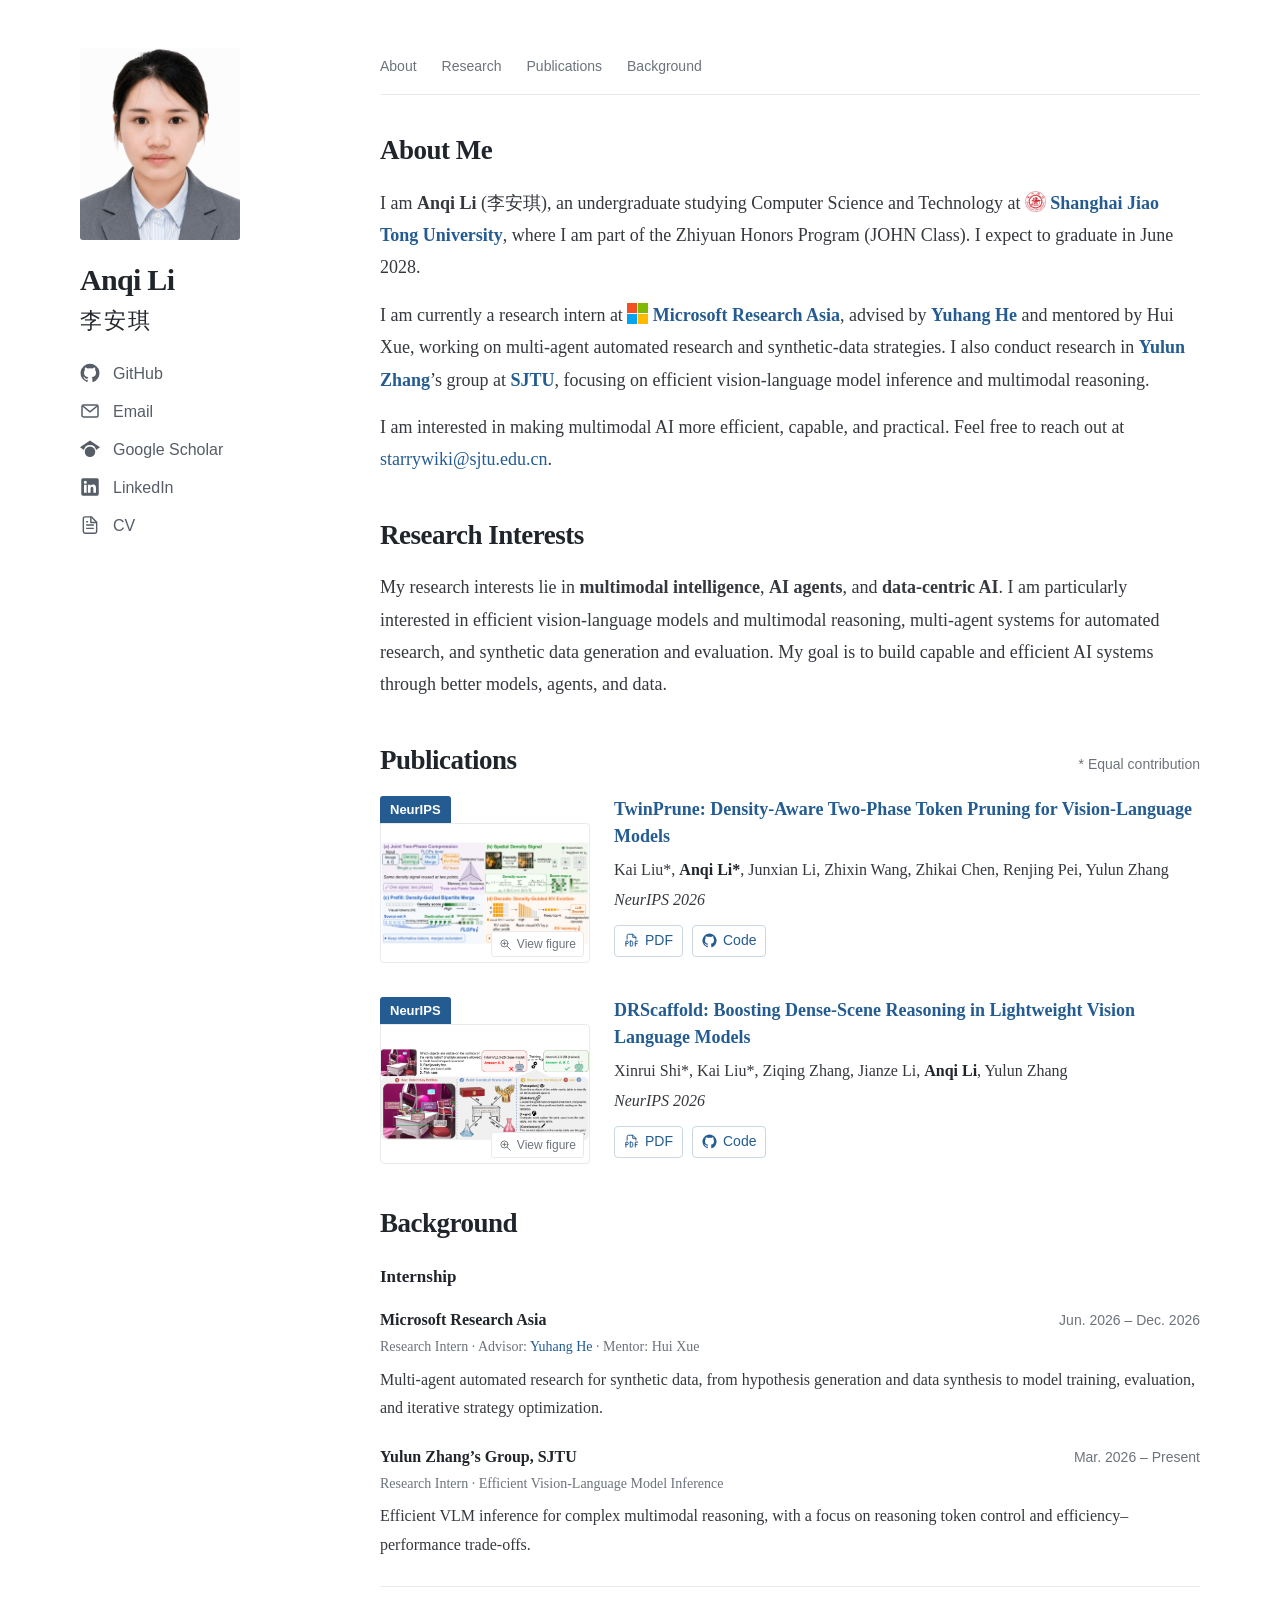
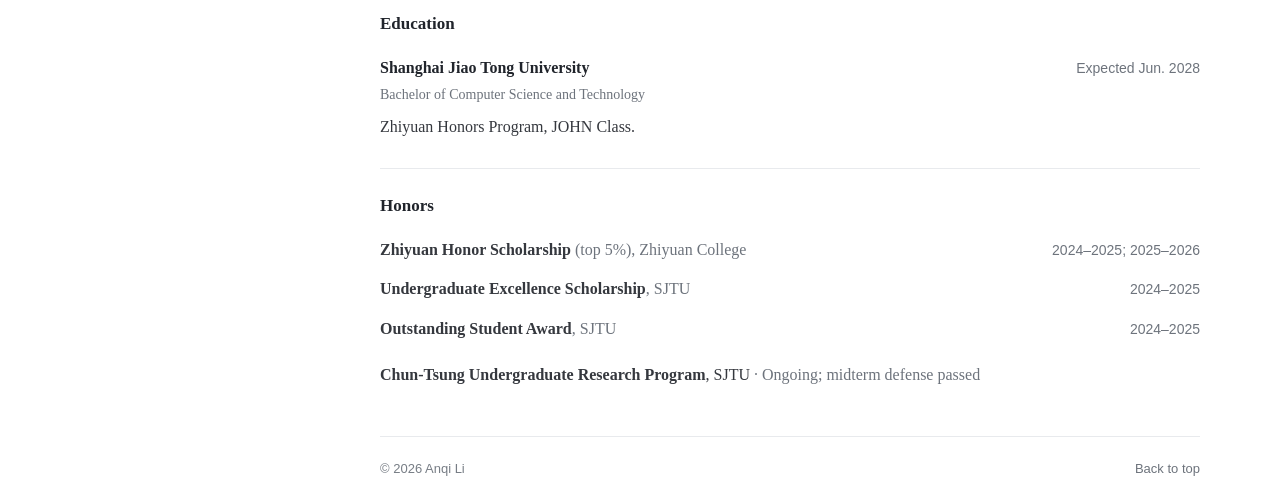
==== index.html @ 46019b5a "Refine academic profile, serif typography, and illustrated publications" ====
<!doctype html>
<html lang="en">
<head>
  <meta charset="utf-8">
  <meta name="viewport" content="width=device-width, initial-scale=1">
  <meta name="description" content="Anqi Li (李安琪), undergraduate at Shanghai Jiao Tong University. Research in efficient vision-language models, multimodal reasoning, and AI systems.">
  <meta name="theme-color" content="#ffffff">
  <meta property="og:type" content="website">
  <meta property="og:title" content="Anqi Li | Homepage">
  <meta property="og:description" content="Undergraduate at SJTU. Efficient vision-language models, multimodal reasoning, and AI systems.">
  <meta property="og:url" content="https://starrywiki.github.io/">
  <meta property="og:image" content="https://starrywiki.github.io/assets/portrait.png">
  <link rel="canonical" href="https://starrywiki.github.io/">
  <link rel="icon" href="assets/favicon.svg?v=2" type="image/svg+xml">
  <link rel="stylesheet" href="styles.css?v=2">
  <script src="scripts/figures.js" defer></script>
  <title>Anqi Li | Homepage</title>
</head>
<body>
  <a class="skip-link" href="#main">Skip to content</a>

  <!-- Local SVG icons keep the page independent of external icon services. -->
  <svg class="icon-definitions" xmlns="http://www.w3.org/2000/svg" aria-hidden="true">
    <symbol id="icon-github" viewBox="0 0 24 24">
      <path fill="currentColor" d="M12 .8a11.3 11.3 0 0 0-3.57 22.02c.57.1.77-.25.77-.55v-2.1c-3.16.68-3.83-1.34-3.83-1.34-.51-1.31-1.26-1.66-1.26-1.66-1.04-.71.08-.7.08-.7 1.15.08 1.75 1.18 1.75 1.18 1.02 1.74 2.67 1.24 3.32.94.1-.74.4-1.24.72-1.52-2.52-.29-5.17-1.26-5.17-5.6 0-1.24.44-2.26 1.17-3.05-.12-.29-.51-1.44.11-3 0 0 .96-.31 3.11 1.16a10.85 10.85 0 0 1 5.66 0c2.16-1.47 3.11-1.16 3.11-1.16.62 1.56.23 2.71.11 3 .73.79 1.17 1.81 1.17 3.05 0 4.35-2.65 5.3-5.19 5.59.41.36.77 1.04.77 2.1v3.11c0 .3.2.66.78.55A11.3 11.3 0 0 0 12 .8Z"/>
    </symbol>
    <symbol id="icon-email" viewBox="0 0 24 24">
      <g fill="none" stroke="currentColor" stroke-width="1.8" stroke-linecap="round" stroke-linejoin="round"><rect x="2.4" y="4.8" width="19.2" height="14.4" rx="1.8"/><path d="m3.4 6 8.6 7 8.6-7"/></g>
    </symbol>
    <symbol id="icon-scholar" viewBox="0 0 24 24">
      <path fill="currentColor" d="M12 1.7 0 10l4.7 3.3a7.4 7.4 0 0 1 14.6 0L24 10 12 1.7Z"/><circle fill="currentColor" cx="12" cy="15.4" r="6.3"/>
    </symbol>
    <symbol id="icon-linkedin" viewBox="0 0 24 24">
      <path fill="currentColor" d="M20.5 1.5h-17a2 2 0 0 0-2 2v17a2 2 0 0 0 2 2h17a2 2 0 0 0 2-2v-17a2 2 0 0 0-2-2ZM8 19H4.8V9.4H8V19ZM6.4 8.1a1.85 1.85 0 1 1 0-3.7 1.85 1.85 0 0 1 0 3.7ZM19.2 19H16v-4.7c0-1.1-.02-2.5-1.54-2.5-1.55 0-1.79 1.2-1.79 2.42V19H9.5V9.4h3.04v1.31h.04c.42-.8 1.46-1.64 3-1.64 3.21 0 3.62 2.11 3.62 4.85V19Z"/>
    </symbol>
    <symbol id="icon-pdf" viewBox="0 0 24 24">
      <g fill="none" stroke="currentColor" stroke-width="1.6" stroke-linecap="round" stroke-linejoin="round"><path d="M5 10V4a2 2 0 0 1 2-2h7l5 5v3M14 2v5h5M3 21v-8h2a2 2 0 0 1 0 4H3M10 13v8h1.5a2.5 2.5 0 0 0 2.5-2.5v-3a2.5 2.5 0 0 0-2.5-2.5H10ZM18 21v-8h4M18 17h3"/></g>
    </symbol>
    <symbol id="icon-zoom" viewBox="0 0 24 24">
      <g fill="none" stroke="currentColor" stroke-width="1.7" stroke-linecap="round"><circle cx="10" cy="10" r="6.5"/><path d="m15 15 6 6M7 10h6M10 7v6"/></g>
    </symbol>
    <symbol id="icon-cv" viewBox="0 0 24 24">
      <g fill="none" stroke="currentColor" stroke-width="1.7" stroke-linecap="round" stroke-linejoin="round"><path d="M13.5 2.2H6a2 2 0 0 0-2 2v15.6a2 2 0 0 0 2 2h12a2 2 0 0 0 2-2V8.7L13.5 2.2Z"/><path d="M13 2.7V9h6.3M8 12h8M8 16h8M8 8h1"/></g>
    </symbol>
  </svg>

  <div class="page-layout">
    <aside class="profile-sidebar" aria-label="Profile and contact links">
      <div class="profile-heading">
        <img class="portrait" src="assets/portrait.png" width="170" height="204" alt="Portrait of Anqi Li">
        <div class="profile-details">
          <h1>Anqi Li <span lang="zh-Hans">李安琪</span></h1>
        </div>
      </div>

      <nav class="social-links" aria-label="Social and academic profiles">
        <a href="https://github.com/starrywiki" target="_blank" rel="noopener noreferrer"><svg aria-hidden="true"><use href="#icon-github"/></svg><span>GitHub</span></a>
        <a href="mailto:starrywiki@sjtu.edu.cn"><svg aria-hidden="true"><use href="#icon-email"/></svg><span>Email</span></a>
        <a href="https://scholar.google.com/citations?user=a7ResPcAAAAJ&amp;hl=en" target="_blank" rel="noopener noreferrer"><svg aria-hidden="true"><use href="#icon-scholar"/></svg><span>Google Scholar</span></a>
        <a href="https://www.linkedin.com/in/anqi-li-826872384/" target="_blank" rel="noopener noreferrer"><svg aria-hidden="true"><use href="#icon-linkedin"/></svg><span>LinkedIn</span></a>
        <a href="assets/Anqi_Li_CV.pdf" target="_blank" rel="noopener"><svg aria-hidden="true"><use href="#icon-cv"/></svg><span>CV</span></a>
      </nav>
    </aside>

    <main id="main" tabindex="-1">
      <nav class="section-nav" aria-label="On this page">
        <a href="#about">About</a>
        <a href="#research">Research</a>
        <a href="#publications">Publications</a>
        <a href="#background">Background</a>
      </nav>

      <section id="about" aria-labelledby="about-title">
        <h2 id="about-title">About Me</h2>
        <p>I am <strong>Anqi Li</strong> (<span lang="zh-Hans">李安琪</span>), an undergraduate studying Computer Science and Technology at <img class="org-icon" src="assets/logos/sjtu.ico" width="22" height="22" alt="" aria-hidden="true"> <a class="profile-link" href="https://en.sjtu.edu.cn/" target="_blank" rel="noopener noreferrer">Shanghai Jiao Tong University</a>, where I am part of the Zhiyuan Honors Program (JOHN Class). I expect to graduate in June 2028.</p>
        <p>I am currently a research intern at <img class="org-icon" src="assets/logos/microsoft.svg" width="20" height="20" alt="" aria-hidden="true"> <a class="profile-link" href="https://www.microsoft.com/en-us/research/lab/microsoft-research-asia/" target="_blank" rel="noopener noreferrer">Microsoft Research Asia</a>, advised by <a class="profile-link" href="https://www.microsoft.com/en-us/research/people/yuhanghe/" target="_blank" rel="noopener noreferrer">Yuhang He</a> and mentored by Hui Xue, working on multi-agent automated research and synthetic-data strategies. I also conduct research in <a class="profile-link" href="https://yulunzhang.com/" target="_blank" rel="noopener noreferrer">Yulun Zhang</a>’s group at <a class="profile-link" href="https://en.sjtu.edu.cn/" target="_blank" rel="noopener noreferrer">SJTU</a>, focusing on efficient vision-language model inference and multimodal reasoning.</p>
        <p>I am interested in making multimodal AI more efficient, capable, and practical. Feel free to reach out at <a href="mailto:starrywiki@sjtu.edu.cn">starrywiki@sjtu.edu.cn</a>.</p>
      </section>

      <section id="research" aria-labelledby="research-title">
        <h2 id="research-title">Research Interests</h2>
        <p>My research interests lie in <strong>multimodal intelligence</strong>, <strong>AI agents</strong>, and <strong>data-centric AI</strong>. I am particularly interested in efficient vision-language models and multimodal reasoning, multi-agent systems for automated research, and synthetic data generation and evaluation. My goal is to build capable and efficient AI systems through better models, agents, and data.</p>
      </section>

      <section id="publications" aria-labelledby="publications-title">
        <div class="section-heading">
          <h2 id="publications-title">Publications</h2>
          <span class="contribution-note">* Equal contribution</span>
        </div>
        <ol class="publication-list">
          <li class="publication">
            <div class="publication-media">
              <span class="conference-tag">NeurIPS</span>
              <a class="figure-link" href="assets/publications/twinprune.png" data-figure="TwinPrune" target="_blank" rel="noopener" aria-label="Enlarge TwinPrune main figure">
                <img src="assets/publications/twinprune.png" width="3392" height="1701" loading="lazy" alt="TwinPrune density-guided two-phase compression framework">
                <span class="figure-hint"><svg aria-hidden="true"><use href="#icon-zoom"/></svg>View figure</span>
              </a>
            </div>
            <div class="publication-body">
              <h3><a href="https://arxiv.org/abs/2610.17530" target="_blank" rel="noopener noreferrer">TwinPrune: Density-Aware Two-Phase Token Pruning for Vision-Language Models</a></h3>
              <p class="authors">Kai Liu*, <strong>Anqi Li*</strong>, Junxian Li, Zhixin Wang, Zhikai Chen, Renjing Pei, Yulun Zhang</p>
              <p class="venue">NeurIPS 2026</p>
              <div class="paper-links" aria-label="TwinPrune resources">
                <a href="https://arxiv.org/pdf/2610.17530" target="_blank" rel="noopener noreferrer"><svg aria-hidden="true"><use href="#icon-pdf"/></svg>PDF</a>
                <a href="https://github.com/Kai-Liu001/TwinPrune" target="_blank" rel="noopener noreferrer"><svg aria-hidden="true"><use href="#icon-github"/></svg>Code</a>
              </div>
            </div>
          </li>
          <li class="publication">
            <div class="publication-media">
              <span class="conference-tag">NeurIPS</span>
              <a class="figure-link" href="assets/publications/drscaffold.png" data-figure="DRScaffold" target="_blank" rel="noopener" aria-label="Enlarge DRScaffold main figure">
                <img src="assets/publications/drscaffold.png" width="2400" height="1049" loading="lazy" alt="DRScaffold framework for grounded dense-scene multimodal reasoning">
                <span class="figure-hint"><svg aria-hidden="true"><use href="#icon-zoom"/></svg>View figure</span>
              </a>
            </div>
            <div class="publication-body">
              <h3><a href="https://arxiv.org/abs/2605.26038" target="_blank" rel="noopener noreferrer">DRScaffold: Boosting Dense-Scene Reasoning in Lightweight Vision Language Models</a></h3>
              <p class="authors">Xinrui Shi*, Kai Liu*, Ziqing Zhang, Jianze Li, <strong>Anqi Li</strong>, Yulun Zhang</p>
              <p class="venue">NeurIPS 2026</p>
              <div class="paper-links" aria-label="DRScaffold resources">
                <a href="https://arxiv.org/pdf/2605.26038" target="_blank" rel="noopener noreferrer"><svg aria-hidden="true"><use href="#icon-pdf"/></svg>PDF</a>
                <a href="https://github.com/irene-shi/DRScaffold" target="_blank" rel="noopener noreferrer"><svg aria-hidden="true"><use href="#icon-github"/></svg>Code</a>
              </div>
            </div>
          </li>
        </ol>
      </section>

      <section id="background" aria-labelledby="background-title">
        <h2 id="background-title">Background</h2>

        <div class="background-group">
          <h3 class="subsection-title">Internship</h3>
          <article class="experience">
            <div class="entry-heading"><h4>Microsoft Research Asia</h4><span class="date">Jun. 2026 – Dec. 2026</span></div>
            <p class="entry-subtitle">Research Intern · Advisor: <a href="https://www.microsoft.com/en-us/research/people/yuhanghe/" target="_blank" rel="noopener noreferrer">Yuhang He</a> · Mentor: Hui Xue</p>
            <p>Multi-agent automated research for synthetic data, from hypothesis generation and data synthesis to model training, evaluation, and iterative strategy optimization.</p>
          </article>
          <article class="experience">
            <div class="entry-heading"><h4>Yulun Zhang’s Group, SJTU</h4><span class="date">Mar. 2026 – Present</span></div>
            <p class="entry-subtitle">Research Intern · Efficient Vision-Language Model Inference</p>
            <p>Efficient VLM inference for complex multimodal reasoning, with a focus on reasoning token control and efficiency–performance trade-offs.</p>
          </article>
        </div>

        <div class="background-group">
          <h3 class="subsection-title">Education</h3>
          <article class="experience">
            <div class="entry-heading"><h4>Shanghai Jiao Tong University</h4><span class="date">Expected Jun. 2028</span></div>
            <p class="entry-subtitle">Bachelor of Computer Science and Technology</p>
            <p>Zhiyuan Honors Program, JOHN Class.</p>
          </article>
        </div>

        <div class="background-group">
          <h3 class="subsection-title">Honors</h3>
          <ul class="honors-list">
            <li><div><strong>Zhiyuan Honor Scholarship</strong> <span class="honor-detail">(top 5%), Zhiyuan College</span></div><span class="date">2024–2025; 2025–2026</span></li>
            <li><div><strong>Undergraduate Excellence Scholarship</strong><span class="honor-detail">, SJTU</span></div><span class="date">2024–2025</span></li>
            <li><div><strong>Outstanding Student Award</strong><span class="honor-detail">, SJTU</span></div><span class="date">2024–2025</span></li>
          </ul>
          <p class="research-program"><strong>Chun-Tsung Undergraduate Research Program</strong>, SJTU <span class="honor-detail">· Ongoing; midterm defense passed</span></p>
        </div>
      </section>

      <footer class="site-footer"><span>© 2026 Anqi Li</span><a href="#about">Back to top</a></footer>
    </main>
  </div>
  <dialog class="figure-dialog" aria-labelledby="figure-title">
    <div class="figure-dialog-header">
      <h2 id="figure-title">Publication figure</h2>
      <form method="dialog"><button class="close-figure" aria-label="Close figure">Close <span aria-hidden="true">×</span></button></form>
    </div>
    <img class="expanded-figure" alt="">
  </dialog>
</body>
</html>
---- styles.css ----
:root {
  /* 字体设置：正文、标题、导航/按钮；字体按从左到右的顺序选用。 */
  --font-body: Georgia, "Times New Roman", "Songti SC", "SimSun", serif;
  --font-heading: var(--font-body);
  --font-ui: -apple-system, BlinkMacSystemFont, "Segoe UI", Arial, "PingFang SC", sans-serif;
  --body-font-size: 1.125rem;
  --body-line-height: 1.8;

  color-scheme: light;
  --text: #35383e;
  --heading: #20242b;
  --muted: #6d737c;
  --link: #245c92;
  --rule: #e8eaed;
}

* { box-sizing: border-box; }
html { scroll-behavior: smooth; scroll-padding-top: 36px; }
body {
  margin: 0;
  background: #fff;
  color: var(--text);
  font-family: var(--font-body);
  font-size: var(--body-font-size);
  line-height: var(--body-line-height);
  -webkit-font-smoothing: antialiased;
}
a { color: var(--link); text-decoration: none; text-underline-offset: 3px; }
a:hover { text-decoration: underline; }
a:focus-visible, button:focus-visible { outline: 2px solid var(--link); outline-offset: 5px; border-radius: 2px; }
strong { font-weight: 600; }
p { margin: 0 0 15px; }
svg { flex: 0 0 auto; }
.icon-definitions { position: absolute; width: 0; height: 0; overflow: hidden; }
.skip-link { position: fixed; top: -60px; left: 20px; z-index: 10; padding: 8px 16px; background: white; border: 1px solid var(--link); }
.skip-link:focus { top: 12px; }

.page-layout { width: min(1120px, calc(100% - 96px)); margin: 0 auto; }
.profile-sidebar { position: fixed; top: 48px; bottom: 20px; width: 242px; overflow-y: auto; font-family: var(--font-ui); }
.portrait { display: block; width: 160px; height: 192px; object-fit: cover; object-position: center; border-radius: 3px; margin-bottom: 20px; }
.profile-details h1 { color: var(--heading); margin: 0 0 11px; font-family: var(--font-heading); font-size: 30px; font-weight: 700; line-height: 1.35; letter-spacing: -.7px; }
.profile-details h1 span { display: block; margin-top: 5px; font-size: 22px; font-weight: 500; letter-spacing: 2px; }
.social-links { display: flex; flex-direction: column; gap: 2px; margin-top: 20px; }
.social-links > a { display: flex; align-items: center; gap: 13px; width: fit-content; min-height: 36px; color: #565d67; font-size: 16px; line-height: 1.45; }
.social-links svg { width: 20px; height: 20px; }
.social-links > a:hover { color: var(--link); text-decoration: none; }
.social-links > a:hover span { text-decoration: underline; }

main { margin-left: 300px; padding: 54px 0 24px; min-width: 0; }
main:focus { outline: none; }
.section-nav { display: flex; gap: 25px; margin-bottom: 37px; padding-bottom: 15px; border-bottom: 1px solid var(--rule); font-family: var(--font-ui); }
.section-nav a { color: var(--muted); font-size: 14px; }
.section-nav a:hover { color: var(--link); }
section { margin-bottom: 41px; }
h2 { color: var(--heading); font-family: var(--font-heading); font-size: 27px; font-weight: 700; line-height: 1.35; letter-spacing: -.5px; margin: 0 0 18px; }
.profile-link { font-weight: 700; }
.org-icon { display: inline-block; width: 1.16em; height: 1.16em; object-fit: contain; vertical-align: -.16em; }
.section-heading { display: flex; align-items: baseline; justify-content: space-between; gap: 14px; margin-bottom: 18px; }
.section-heading h2 { margin: 0; }
.contribution-note { color: var(--muted); font-family: var(--font-ui); font-size: 14px; white-space: nowrap; }
.publication-list { list-style: none; padding: 0; margin: 0; }
.publication { display: grid; grid-template-columns: 210px minmax(0, 1fr); align-items: start; gap: 24px; }
.publication + .publication { margin-top: 34px; }
.publication-media { position: relative; padding-top: 27px; }
.conference-tag { position: absolute; top: 0; left: 0; padding: 2px 10px; border-radius: 3px 3px 0 0; background: var(--link); color: #fff; font-family: var(--font-ui); font-size: 13px; font-weight: 600; line-height: 1.8; }
.figure-link { display: flex; position: relative; align-items: center; justify-content: center; width: 100%; aspect-ratio: 3 / 2; background: #fff; border: 1px solid var(--rule); border-radius: 0 4px 4px 4px; overflow: hidden; }
.figure-link > img { display: block; width: 100%; height: 100%; object-fit: contain; }
.figure-hint { position: absolute; right: 5px; bottom: 5px; display: inline-flex; align-items: center; gap: 5px; padding: 3px 7px; border: 1px solid var(--rule); border-radius: 3px; background: #fff; color: var(--muted); font-family: var(--font-ui); font-size: 12px; line-height: 1.5; }
.figure-hint svg { width: 13px; height: 13px; }
.figure-link:hover, .figure-link:focus-visible { border-color: var(--link); }
.figure-link:hover .figure-hint { color: var(--link); }
.publication h3 { font-family: var(--font-heading); font-size: 18px; line-height: 1.5; font-weight: 700; margin: 0 0 7px; }
.authors { margin-bottom: 3px; font-size: 16px; line-height: 1.6; }
.authors strong { color: var(--heading); }
.venue { font-size: 16px; font-style: italic; margin: 0 0 10px; }
.paper-links { display: flex; align-items: center; gap: 9px; flex-wrap: wrap; font-family: var(--font-ui); font-size: 14px; }
.paper-links a { display: inline-flex; align-items: center; gap: 6px; min-height: 32px; padding: 3px 9px; border: 1px solid #cbd7e2; border-radius: 4px; line-height: 1.5; }
.paper-links a:hover { background: #f2f6fa; text-decoration: none; border-color: var(--link); }
.paper-links svg { width: 15px; height: 15px; }
.subsection-title { font-size: 17px; color: var(--heading); font-weight: 650; line-height: 1.5; margin: 0 0 18px; }
.background-group { margin-top: 26px; }
.background-group:first-of-type { margin-top: 22px; }
.background-group + .background-group { padding-top: 24px; border-top: 1px solid var(--rule); }
.experience + .experience { margin-top: 21px; }
.entry-heading { display: flex; justify-content: space-between; align-items: baseline; gap: 14px; }
.entry-heading h4 { font-size: 16px; font-weight: 600; color: var(--heading); line-height: 1.6; margin: 0; }
.date { color: var(--muted); font-family: var(--font-ui); font-size: 14px; white-space: nowrap; }
.entry-subtitle { color: var(--muted); font-size: 14px; margin: 1px 0 6px; }
.experience > p:last-child { font-size: 16px; margin-bottom: 0; }
.honors-list { padding: 0; margin: 0; list-style: none; }
.honors-list li { display: flex; justify-content: space-between; align-items: baseline; gap: 20px; margin-bottom: 12px; font-size: 16px; line-height: 1.7; }
.honor-detail { color: var(--muted); }
.research-program { font-size: 16px; line-height: 1.7; margin: 19px 0 0; }
.site-footer { display: flex; justify-content: space-between; gap: 20px; border-top: 1px solid var(--rule); padding-top: 20px; margin-top: 48px; color: #777d85; font-family: var(--font-ui); font-size: 13px; }
.site-footer a { color: var(--muted); }
.figure-dialog { width: min(1200px, calc(100vw - 40px)); max-height: calc(100dvh - 48px); padding: 20px; border: 1px solid var(--rule); border-radius: 8px; color: var(--text); background: #fff; }
.figure-dialog::backdrop { background: rgb(20 25 31 / 60%); }
.figure-dialog-header { display: flex; align-items: center; justify-content: space-between; gap: 16px; margin-bottom: 18px; }
.figure-dialog-header h2 { font-size: 20px; margin: 0; }
.close-figure { display: flex; align-items: center; gap: 9px; min-height: 40px; padding: 5px 12px; border: 1px solid var(--rule); border-radius: 4px; background: #fff; color: var(--text); font-family: var(--font-ui); font-size: 14px; cursor: pointer; }
.close-figure:hover { border-color: var(--link); color: var(--link); }
.close-figure span { font-size: 23px; line-height: 1; }
.expanded-figure { display: block; width: 100%; height: auto; }
html:has(.figure-dialog[open]) { overflow: hidden; }

@media (min-width: 1500px) {
  .page-layout { width: 1160px; }
  main { margin-left: 320px; }
}

@media (max-width: 1050px) {
  .page-layout { width: calc(100% - 64px); }
  .profile-sidebar { width: 210px; }
  main { margin-left: 250px; }
  .publication { grid-template-columns: 170px minmax(0, 1fr); gap: 20px; }
  .entry-heading { display: block; }
  .entry-heading .date { display: block; margin: 1px 0 3px; }
  .honors-list li { display: block; }
  .honors-list .date { display: block; margin-top: 1px; }
}

@media (max-width: 760px) {
  .page-layout { width: min(620px, calc(100% - 40px)); }
  .profile-sidebar { position: static; width: auto; overflow: visible; padding-top: 34px; }
  .profile-heading { display: flex; align-items: center; gap: 24px; }
  .portrait { width: 112px; height: 140px; margin-bottom: 0; }
  .profile-details h1 { font-size: 26px; margin-bottom: 9px; }
  .profile-details h1 span { font-size: 20px; }
  .social-links { display: grid; grid-template-columns: repeat(3, minmax(0, 1fr)); gap: 4px 10px; margin-top: 23px; padding-bottom: 25px; }
  .social-links > a { font-size: 14px; min-height: 38px; gap: 9px; }
  .social-links svg { width: 18px; height: 18px; }
  main { margin-left: 0; padding-top: 0; }
  .section-nav { margin-bottom: 29px; padding-top: 15px; border-top: 1px solid var(--rule); gap: 23px; }
  h2 { font-size: 23px; }
  section { margin-bottom: 34px; }
  .entry-heading { display: flex; }
  .honors-list li { display: flex; }
  .site-footer { margin-top: 35px; }
  .publication { grid-template-columns: 185px minmax(0, 1fr); gap: 20px; }
}

@media (max-width: 480px) {
  .profile-heading { gap: 19px; }
  .portrait { width: 96px; height: 122px; }
  .profile-details h1 { font-size: 24px; }
  .profile-details h1 span { font-size: 19px; margin-top: 3px; }
  .social-links { grid-template-columns: repeat(2, minmax(0, 1fr)); gap: 3px 16px; }
  .section-nav { gap: 0; justify-content: space-between; }
  .section-nav a { font-size: 14px; }
  .section-heading { display: block; }
  .section-heading h2 { margin-bottom: 5px; }
  .contribution-note { font-size: 13px; }
  .entry-heading, .honors-list li { display: block; }
  .date { display: block; }
  .publication h3 { font-size: 18px; }
  .figure-dialog { width: calc(100vw - 20px); padding: 14px; }
}

@media (max-width: 600px), (min-width: 761px) and (max-width: 900px) {
  .publication { grid-template-columns: minmax(0, 1fr); gap: 17px; }
  .publication-media { max-width: 300px; width: 100%; }
}

@media (prefers-reduced-motion: reduce) { html { scroll-behavior: auto; } }

@media print {
  .page-layout { width: 100%; }
  .profile-sidebar { position: static; width: 100%; }
  .profile-heading { display: flex; align-items: center; gap: 24px; }
  .portrait { width: 85px; height: 102px; }
  .social-links { display: none; }
  main { margin-left: 0; padding-top: 28px; }
  .section-nav, .site-footer { display: none; }
  section, .publication, .experience { break-inside: avoid; }
}
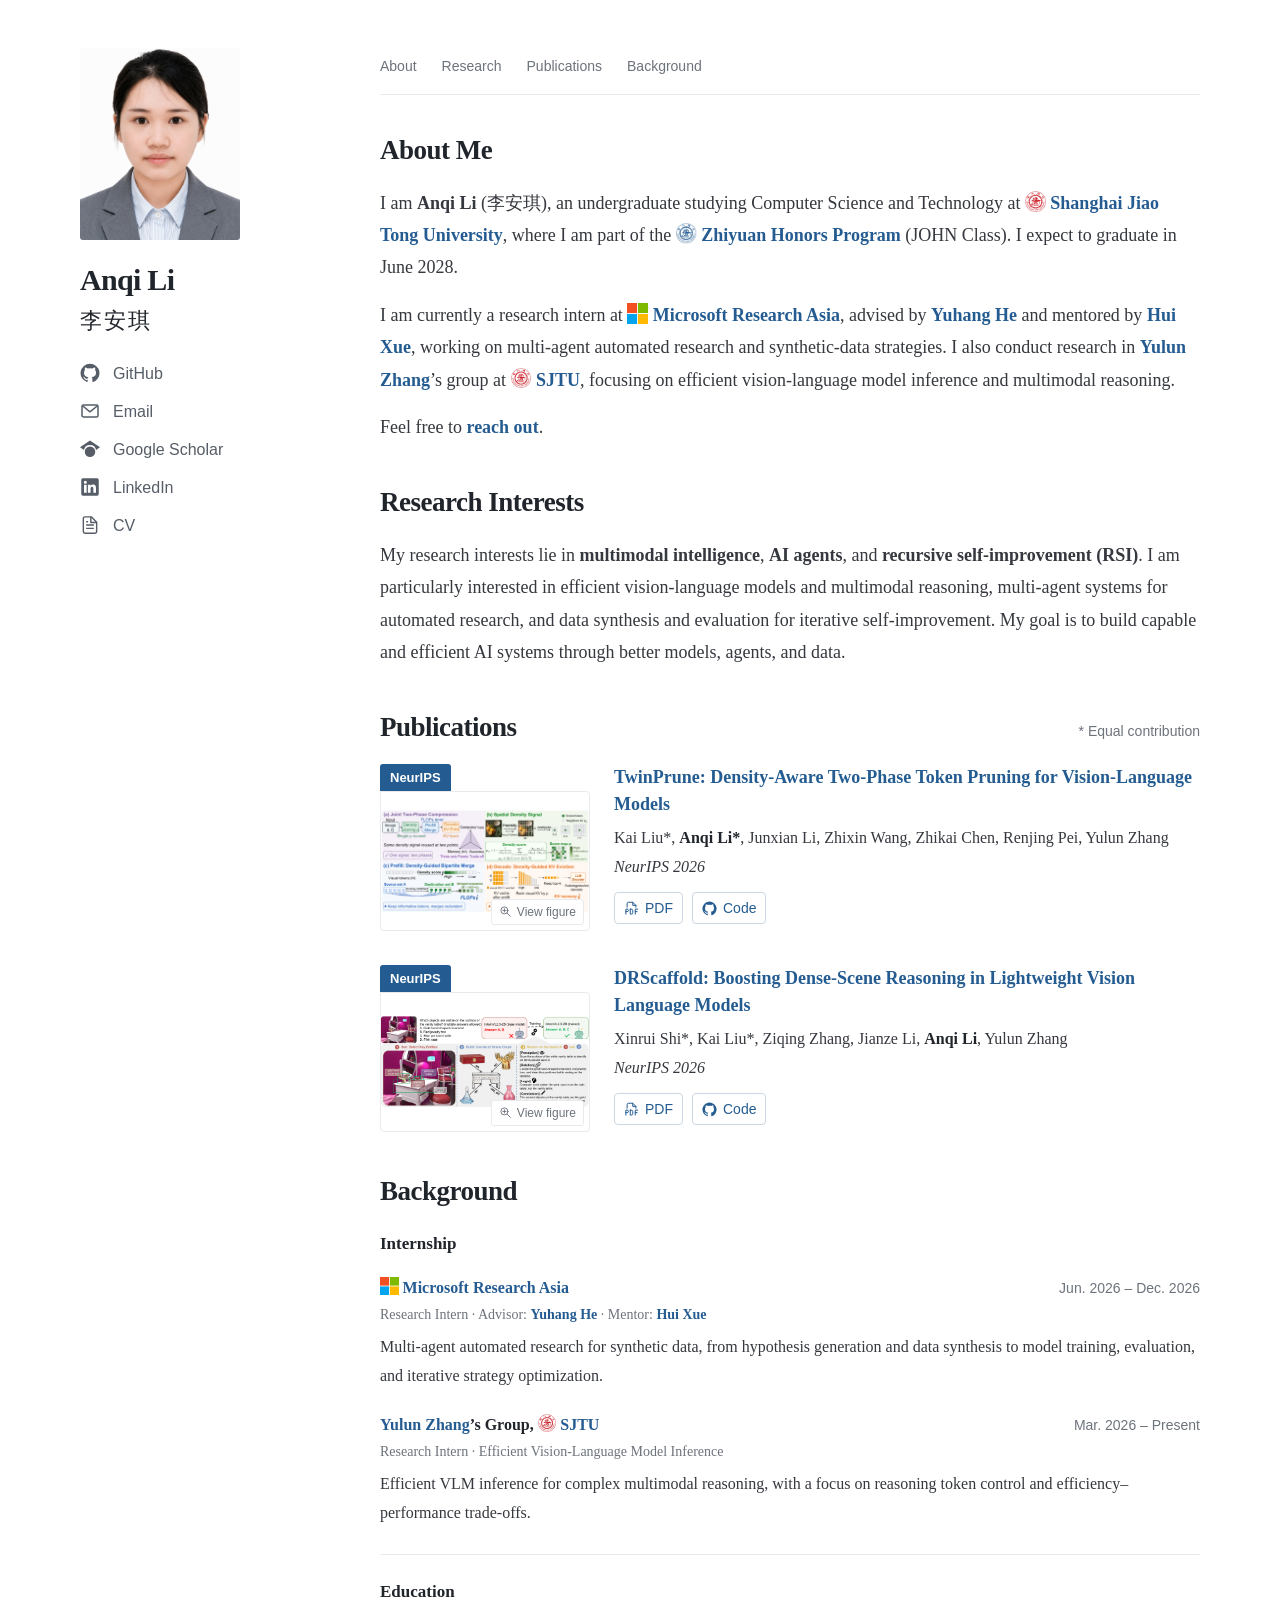
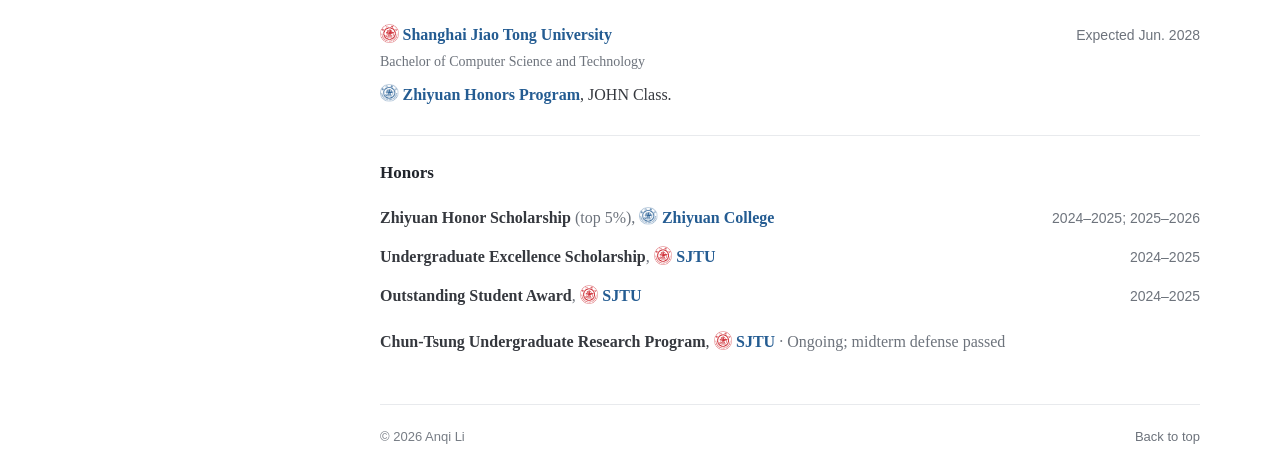
==== commit 4b60f5be: "Link advisors and institutions and refine research interests" ====
--- a/index.html
+++ b/index.html
@@ -12,7 +12,7 @@
   <meta property="og:image" content="https://starrywiki.github.io/assets/portrait.png">
   <link rel="canonical" href="https://starrywiki.github.io/">
   <link rel="icon" href="assets/favicon.svg?v=2" type="image/svg+xml">
-  <link rel="stylesheet" href="styles.css?v=2">
+  <link rel="stylesheet" href="styles.css?v=3">
   <script src="scripts/figures.js" defer></script>
   <title>Anqi Li | Homepage</title>
 </head>
@@ -60,6 +60,11 @@
         <a href="https://www.linkedin.com/in/anqi-li-826872384/" target="_blank" rel="noopener noreferrer"><svg aria-hidden="true"><use href="#icon-linkedin"/></svg><span>LinkedIn</span></a>
         <a href="assets/Anqi_Li_CV.pdf" target="_blank" rel="noopener"><svg aria-hidden="true"><use href="#icon-cv"/></svg><span>CV</span></a>
       </nav>
+      <!-- Enable after inserting the site's verified visitor-map embed code. -->
+      <section class="visitor-map" aria-labelledby="visitor-map-title" hidden>
+        <h2 id="visitor-map-title">Visitors</h2>
+        <div class="visitor-map-widget" id="visitor-map-widget"></div>
+      </section>
     </aside>
 
     <main id="main" tabindex="-1">
@@ -72,14 +77,14 @@
 
       <section id="about" aria-labelledby="about-title">
         <h2 id="about-title">About Me</h2>
-        <p>I am <strong>Anqi Li</strong> (<span lang="zh-Hans">李安琪</span>), an undergraduate studying Computer Science and Technology at <img class="org-icon" src="assets/logos/sjtu.ico" width="22" height="22" alt="" aria-hidden="true"> <a class="profile-link" href="https://en.sjtu.edu.cn/" target="_blank" rel="noopener noreferrer">Shanghai Jiao Tong University</a>, where I am part of the Zhiyuan Honors Program (JOHN Class). I expect to graduate in June 2028.</p>
-        <p>I am currently a research intern at <img class="org-icon" src="assets/logos/microsoft.svg" width="20" height="20" alt="" aria-hidden="true"> <a class="profile-link" href="https://www.microsoft.com/en-us/research/lab/microsoft-research-asia/" target="_blank" rel="noopener noreferrer">Microsoft Research Asia</a>, advised by <a class="profile-link" href="https://www.microsoft.com/en-us/research/people/yuhanghe/" target="_blank" rel="noopener noreferrer">Yuhang He</a> and mentored by Hui Xue, working on multi-agent automated research and synthetic-data strategies. I also conduct research in <a class="profile-link" href="https://yulunzhang.com/" target="_blank" rel="noopener noreferrer">Yulun Zhang</a>’s group at <a class="profile-link" href="https://en.sjtu.edu.cn/" target="_blank" rel="noopener noreferrer">SJTU</a>, focusing on efficient vision-language model inference and multimodal reasoning.</p>
-        <p>I am interested in making multimodal AI more efficient, capable, and practical. Feel free to reach out at <a href="mailto:starrywiki@sjtu.edu.cn">starrywiki@sjtu.edu.cn</a>.</p>
+        <p>I am <strong>Anqi Li</strong> (<span lang="zh-Hans">李安琪</span>), an undergraduate studying Computer Science and Technology at <a class="profile-link" href="https://en.sjtu.edu.cn/" target="_blank" rel="noopener noreferrer"><img class="org-icon" src="assets/logos/sjtu.ico" width="22" height="22" alt="" aria-hidden="true"> Shanghai Jiao Tong University</a>, where I am part of the <a class="profile-link" href="https://en.zhiyuan.sjtu.edu.cn/en/about/overview" target="_blank" rel="noopener noreferrer"><span class="org-icon org-icon--zhiyuan" aria-hidden="true"></span> Zhiyuan Honors Program</a> (JOHN Class). I expect to graduate in June 2028.</p>
+        <p>I am currently a research intern at <a class="profile-link" href="https://www.microsoft.com/en-us/research/lab/microsoft-research-asia/" target="_blank" rel="noopener noreferrer"><img class="org-icon" src="assets/logos/microsoft.svg" width="20" height="20" alt="" aria-hidden="true"> Microsoft Research Asia</a>, advised by <a class="profile-link" href="https://www.microsoft.com/en-us/research/people/yuhanghe/" target="_blank" rel="noopener noreferrer">Yuhang He</a> and mentored by <a class="profile-link" href="https://www.microsoft.com/en-us/research/people/xuehui/" target="_blank" rel="noopener noreferrer">Hui Xue</a>, working on multi-agent automated research and synthetic-data strategies. I also conduct research in <a class="profile-link" href="https://yulunzhang.com/" target="_blank" rel="noopener noreferrer">Yulun Zhang</a>’s group at <a class="profile-link" href="https://en.sjtu.edu.cn/" target="_blank" rel="noopener noreferrer"><img class="org-icon" src="assets/logos/sjtu.ico" width="22" height="22" alt="" aria-hidden="true"> SJTU</a>, focusing on efficient vision-language model inference and multimodal reasoning.</p>
+        <p>Feel free to <a class="profile-link" href="mailto:starrywiki@sjtu.edu.cn">reach out</a>.</p>
       </section>
 
       <section id="research" aria-labelledby="research-title">
         <h2 id="research-title">Research Interests</h2>
-        <p>My research interests lie in <strong>multimodal intelligence</strong>, <strong>AI agents</strong>, and <strong>data-centric AI</strong>. I am particularly interested in efficient vision-language models and multimodal reasoning, multi-agent systems for automated research, and synthetic data generation and evaluation. My goal is to build capable and efficient AI systems through better models, agents, and data.</p>
+        <p>My research interests lie in <strong>multimodal intelligence</strong>, <strong>AI agents</strong>, and <strong>recursive self-improvement (RSI)</strong>. I am particularly interested in efficient vision-language models and multimodal reasoning, multi-agent systems for automated research, and data synthesis and evaluation for iterative self-improvement. My goal is to build capable and efficient AI systems through better models, agents, and data.</p>
       </section>
 
       <section id="publications" aria-labelledby="publications-title">
@@ -133,12 +138,12 @@
         <div class="background-group">
           <h3 class="subsection-title">Internship</h3>
           <article class="experience">
-            <div class="entry-heading"><h4>Microsoft Research Asia</h4><span class="date">Jun. 2026 – Dec. 2026</span></div>
-            <p class="entry-subtitle">Research Intern · Advisor: <a href="https://www.microsoft.com/en-us/research/people/yuhanghe/" target="_blank" rel="noopener noreferrer">Yuhang He</a> · Mentor: Hui Xue</p>
+            <div class="entry-heading"><h4><a class="profile-link" href="https://www.microsoft.com/en-us/research/lab/microsoft-research-asia/" target="_blank" rel="noopener noreferrer"><img class="org-icon" src="assets/logos/microsoft.svg" width="20" height="20" alt="" aria-hidden="true"> Microsoft Research Asia</a></h4><span class="date">Jun. 2026 – Dec. 2026</span></div>
+            <p class="entry-subtitle">Research Intern · Advisor: <a class="profile-link" href="https://www.microsoft.com/en-us/research/people/yuhanghe/" target="_blank" rel="noopener noreferrer">Yuhang He</a> · Mentor: <a class="profile-link" href="https://www.microsoft.com/en-us/research/people/xuehui/" target="_blank" rel="noopener noreferrer">Hui Xue</a></p>
             <p>Multi-agent automated research for synthetic data, from hypothesis generation and data synthesis to model training, evaluation, and iterative strategy optimization.</p>
           </article>
           <article class="experience">
-            <div class="entry-heading"><h4>Yulun Zhang’s Group, SJTU</h4><span class="date">Mar. 2026 – Present</span></div>
+            <div class="entry-heading"><h4><a class="profile-link" href="https://yulunzhang.com/" target="_blank" rel="noopener noreferrer">Yulun Zhang</a>’s Group, <a class="profile-link" href="https://en.sjtu.edu.cn/" target="_blank" rel="noopener noreferrer"><img class="org-icon" src="assets/logos/sjtu.ico" width="22" height="22" alt="" aria-hidden="true"> SJTU</a></h4><span class="date">Mar. 2026 – Present</span></div>
             <p class="entry-subtitle">Research Intern · Efficient Vision-Language Model Inference</p>
             <p>Efficient VLM inference for complex multimodal reasoning, with a focus on reasoning token control and efficiency–performance trade-offs.</p>
           </article>
@@ -147,20 +152,20 @@
         <div class="background-group">
           <h3 class="subsection-title">Education</h3>
           <article class="experience">
-            <div class="entry-heading"><h4>Shanghai Jiao Tong University</h4><span class="date">Expected Jun. 2028</span></div>
+            <div class="entry-heading"><h4><a class="profile-link" href="https://en.sjtu.edu.cn/" target="_blank" rel="noopener noreferrer"><img class="org-icon" src="assets/logos/sjtu.ico" width="22" height="22" alt="" aria-hidden="true"> Shanghai Jiao Tong University</a></h4><span class="date">Expected Jun. 2028</span></div>
             <p class="entry-subtitle">Bachelor of Computer Science and Technology</p>
-            <p>Zhiyuan Honors Program, JOHN Class.</p>
+            <p><a class="profile-link" href="https://en.zhiyuan.sjtu.edu.cn/en/about/overview" target="_blank" rel="noopener noreferrer"><span class="org-icon org-icon--zhiyuan" aria-hidden="true"></span> Zhiyuan Honors Program</a>, JOHN Class.</p>
           </article>
         </div>
 
         <div class="background-group">
           <h3 class="subsection-title">Honors</h3>
           <ul class="honors-list">
-            <li><div><strong>Zhiyuan Honor Scholarship</strong> <span class="honor-detail">(top 5%), Zhiyuan College</span></div><span class="date">2024–2025; 2025–2026</span></li>
-            <li><div><strong>Undergraduate Excellence Scholarship</strong><span class="honor-detail">, SJTU</span></div><span class="date">2024–2025</span></li>
-            <li><div><strong>Outstanding Student Award</strong><span class="honor-detail">, SJTU</span></div><span class="date">2024–2025</span></li>
+            <li><div><strong>Zhiyuan Honor Scholarship</strong> <span class="honor-detail">(top 5%), <a class="profile-link" href="https://en.zhiyuan.sjtu.edu.cn/" target="_blank" rel="noopener noreferrer"><span class="org-icon org-icon--zhiyuan" aria-hidden="true"></span> Zhiyuan College</a></span></div><span class="date">2024–2025; 2025–2026</span></li>
+            <li><div><strong>Undergraduate Excellence Scholarship</strong><span class="honor-detail">, <a class="profile-link" href="https://en.sjtu.edu.cn/" target="_blank" rel="noopener noreferrer"><img class="org-icon" src="assets/logos/sjtu.ico" width="22" height="22" alt="" aria-hidden="true"> SJTU</a></span></div><span class="date">2024–2025</span></li>
+            <li><div><strong>Outstanding Student Award</strong><span class="honor-detail">, <a class="profile-link" href="https://en.sjtu.edu.cn/" target="_blank" rel="noopener noreferrer"><img class="org-icon" src="assets/logos/sjtu.ico" width="22" height="22" alt="" aria-hidden="true"> SJTU</a></span></div><span class="date">2024–2025</span></li>
           </ul>
-          <p class="research-program"><strong>Chun-Tsung Undergraduate Research Program</strong>, SJTU <span class="honor-detail">· Ongoing; midterm defense passed</span></p>
+          <p class="research-program"><strong>Chun-Tsung Undergraduate Research Program</strong>, <a class="profile-link" href="https://en.sjtu.edu.cn/" target="_blank" rel="noopener noreferrer"><img class="org-icon" src="assets/logos/sjtu.ico" width="22" height="22" alt="" aria-hidden="true"> SJTU</a> <span class="honor-detail">· Ongoing; midterm defense passed</span></p>
         </div>
       </section>
 
--- a/styles.css
+++ b/styles.css
@@ -45,6 +45,11 @@
 .social-links svg { width: 20px; height: 20px; }
 .social-links > a:hover { color: var(--link); text-decoration: none; }
 .social-links > a:hover span { text-decoration: underline; }
+.visitor-map { max-width: 220px; margin: 24px 0 0; padding-top: 16px; border-top: 1px solid var(--rule); }
+.visitor-map h2 { margin: 0 0 10px; color: var(--muted); font-family: var(--font-ui); font-size: 14px; font-weight: 500; letter-spacing: 0; }
+.visitor-map-widget { width: 100%; }
+.visitor-map-widget img, .visitor-map-widget iframe, .visitor-map-widget canvas { max-width: 100%; }
+.visitor-map-widget img { height: auto; }
 
 main { margin-left: 300px; padding: 54px 0 24px; min-width: 0; }
 main:focus { outline: none; }
@@ -55,6 +60,11 @@
 h2 { color: var(--heading); font-family: var(--font-heading); font-size: 27px; font-weight: 700; line-height: 1.35; letter-spacing: -.5px; margin: 0 0 18px; }
 .profile-link { font-weight: 700; }
 .org-icon { display: inline-block; width: 1.16em; height: 1.16em; object-fit: contain; vertical-align: -.16em; }
+.org-icon--zhiyuan {
+  background-color: var(--link);
+  -webkit-mask: url("assets/logos/zhiyuan.png") -.13em -.53em / 10.85em auto no-repeat;
+  mask: url("assets/logos/zhiyuan.png") -.13em -.53em / 10.85em auto no-repeat;
+}
 .section-heading { display: flex; align-items: baseline; justify-content: space-between; gap: 14px; margin-bottom: 18px; }
 .section-heading h2 { margin: 0; }
 .contribution-note { color: var(--muted); font-family: var(--font-ui); font-size: 14px; white-space: nowrap; }
@@ -106,6 +116,16 @@
 @media (min-width: 1500px) {
   .page-layout { width: 1160px; }
   main { margin-left: 320px; }
+}
+
+@media (min-width: 761px) and (max-height: 780px) {
+  .profile-sidebar:has(.visitor-map:not([hidden])) { top: 28px; bottom: 12px; }
+  .profile-sidebar:has(.visitor-map:not([hidden])) .portrait { width: 130px; height: 156px; margin-bottom: 16px; }
+  .profile-sidebar:has(.visitor-map:not([hidden])) .profile-details h1 { font-size: 27px; }
+  .profile-sidebar:has(.visitor-map:not([hidden])) .profile-details h1 span { font-size: 20px; }
+  .profile-sidebar:has(.visitor-map:not([hidden])) .social-links { margin-top: 12px; gap: 0; }
+  .profile-sidebar:has(.visitor-map:not([hidden])) .social-links > a { min-height: 32px; }
+  .visitor-map { margin-top: 16px; padding-top: 12px; }
 }
 
 @media (max-width: 1050px) {
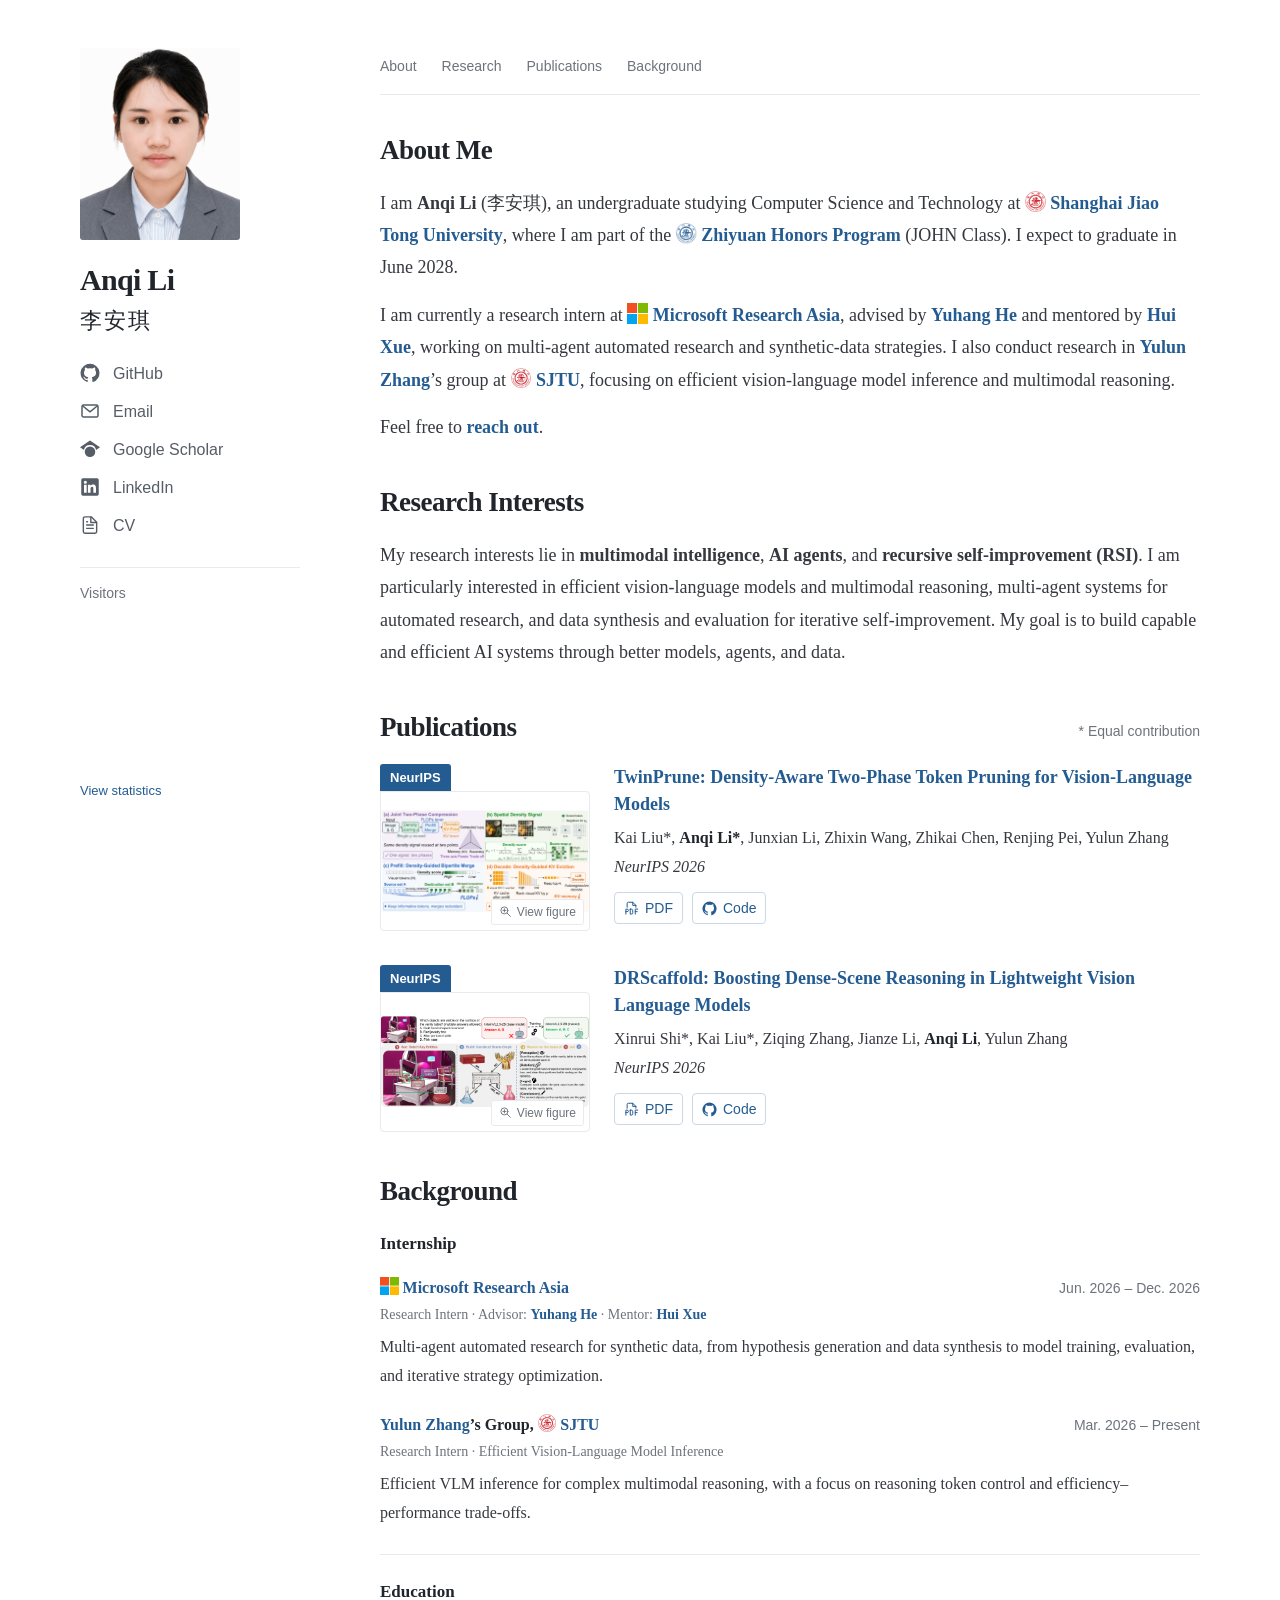
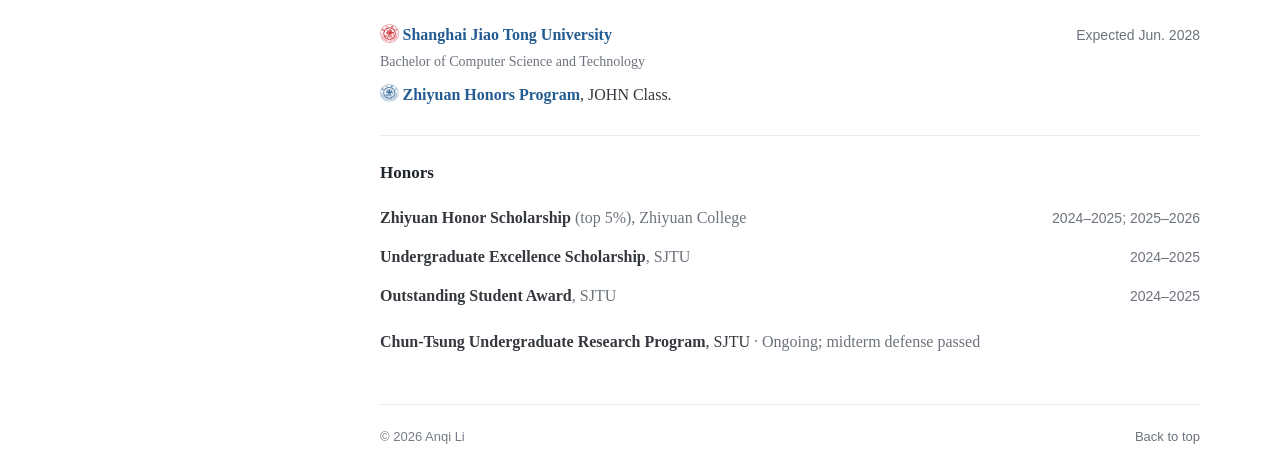
==== commit c8c05368: "Enable the visitor map and simplify honors formatting" ====
--- a/index.html
+++ b/index.html
@@ -12,7 +12,7 @@
   <meta property="og:image" content="https://starrywiki.github.io/assets/portrait.png">
   <link rel="canonical" href="https://starrywiki.github.io/">
   <link rel="icon" href="assets/favicon.svg?v=2" type="image/svg+xml">
-  <link rel="stylesheet" href="styles.css?v=3">
+  <link rel="stylesheet" href="styles.css?v=4">
   <script src="scripts/figures.js" defer></script>
   <title>Anqi Li | Homepage</title>
 </head>
@@ -60,10 +60,12 @@
         <a href="https://www.linkedin.com/in/anqi-li-826872384/" target="_blank" rel="noopener noreferrer"><svg aria-hidden="true"><use href="#icon-linkedin"/></svg><span>LinkedIn</span></a>
         <a href="assets/Anqi_Li_CV.pdf" target="_blank" rel="noopener"><svg aria-hidden="true"><use href="#icon-cv"/></svg><span>CV</span></a>
       </nav>
-      <!-- Enable after inserting the site's verified visitor-map embed code. -->
-      <section class="visitor-map" aria-labelledby="visitor-map-title" hidden>
+      <section class="visitor-map" aria-labelledby="visitor-map-title">
         <h2 id="visitor-map-title">Visitors</h2>
-        <div class="visitor-map-widget" id="visitor-map-widget"></div>
+        <div class="visitor-map-widget" id="visitor-map-widget">
+          <iframe class="visitor-map-frame" src="visitor-map.html" title="Visitor locations and visit counter" width="220" height="160" loading="eager" referrerpolicy="strict-origin-when-cross-origin"></iframe>
+        </div>
+        <a class="visitor-statistics" href="https://mapmyvisitors.com/web/1c9kn" target="_blank" rel="noopener noreferrer">View statistics</a>
       </section>
     </aside>
 
@@ -161,11 +163,11 @@
         <div class="background-group">
           <h3 class="subsection-title">Honors</h3>
           <ul class="honors-list">
-            <li><div><strong>Zhiyuan Honor Scholarship</strong> <span class="honor-detail">(top 5%), <a class="profile-link" href="https://en.zhiyuan.sjtu.edu.cn/" target="_blank" rel="noopener noreferrer"><span class="org-icon org-icon--zhiyuan" aria-hidden="true"></span> Zhiyuan College</a></span></div><span class="date">2024–2025; 2025–2026</span></li>
-            <li><div><strong>Undergraduate Excellence Scholarship</strong><span class="honor-detail">, <a class="profile-link" href="https://en.sjtu.edu.cn/" target="_blank" rel="noopener noreferrer"><img class="org-icon" src="assets/logos/sjtu.ico" width="22" height="22" alt="" aria-hidden="true"> SJTU</a></span></div><span class="date">2024–2025</span></li>
-            <li><div><strong>Outstanding Student Award</strong><span class="honor-detail">, <a class="profile-link" href="https://en.sjtu.edu.cn/" target="_blank" rel="noopener noreferrer"><img class="org-icon" src="assets/logos/sjtu.ico" width="22" height="22" alt="" aria-hidden="true"> SJTU</a></span></div><span class="date">2024–2025</span></li>
+            <li><div><strong>Zhiyuan Honor Scholarship</strong> <span class="honor-detail">(top 5%), Zhiyuan College</span></div><span class="date">2024–2025; 2025–2026</span></li>
+            <li><div><strong>Undergraduate Excellence Scholarship</strong><span class="honor-detail">, SJTU</span></div><span class="date">2024–2025</span></li>
+            <li><div><strong>Outstanding Student Award</strong><span class="honor-detail">, SJTU</span></div><span class="date">2024–2025</span></li>
           </ul>
-          <p class="research-program"><strong>Chun-Tsung Undergraduate Research Program</strong>, <a class="profile-link" href="https://en.sjtu.edu.cn/" target="_blank" rel="noopener noreferrer"><img class="org-icon" src="assets/logos/sjtu.ico" width="22" height="22" alt="" aria-hidden="true"> SJTU</a> <span class="honor-detail">· Ongoing; midterm defense passed</span></p>
+          <p class="research-program"><strong>Chun-Tsung Undergraduate Research Program</strong>, SJTU <span class="honor-detail">· Ongoing; midterm defense passed</span></p>
         </div>
       </section>
 
--- a/styles.css
+++ b/styles.css
@@ -48,6 +48,8 @@
 .visitor-map { max-width: 220px; margin: 24px 0 0; padding-top: 16px; border-top: 1px solid var(--rule); }
 .visitor-map h2 { margin: 0 0 10px; color: var(--muted); font-family: var(--font-ui); font-size: 14px; font-weight: 500; letter-spacing: 0; }
 .visitor-map-widget { width: 100%; }
+.visitor-map-frame { display: block; width: 100%; height: 160px; border: 0; }
+.visitor-statistics { display: inline-block; margin-top: 5px; font-size: 13px; line-height: 1.5; }
 .visitor-map-widget img, .visitor-map-widget iframe, .visitor-map-widget canvas { max-width: 100%; }
 .visitor-map-widget img { height: auto; }
 
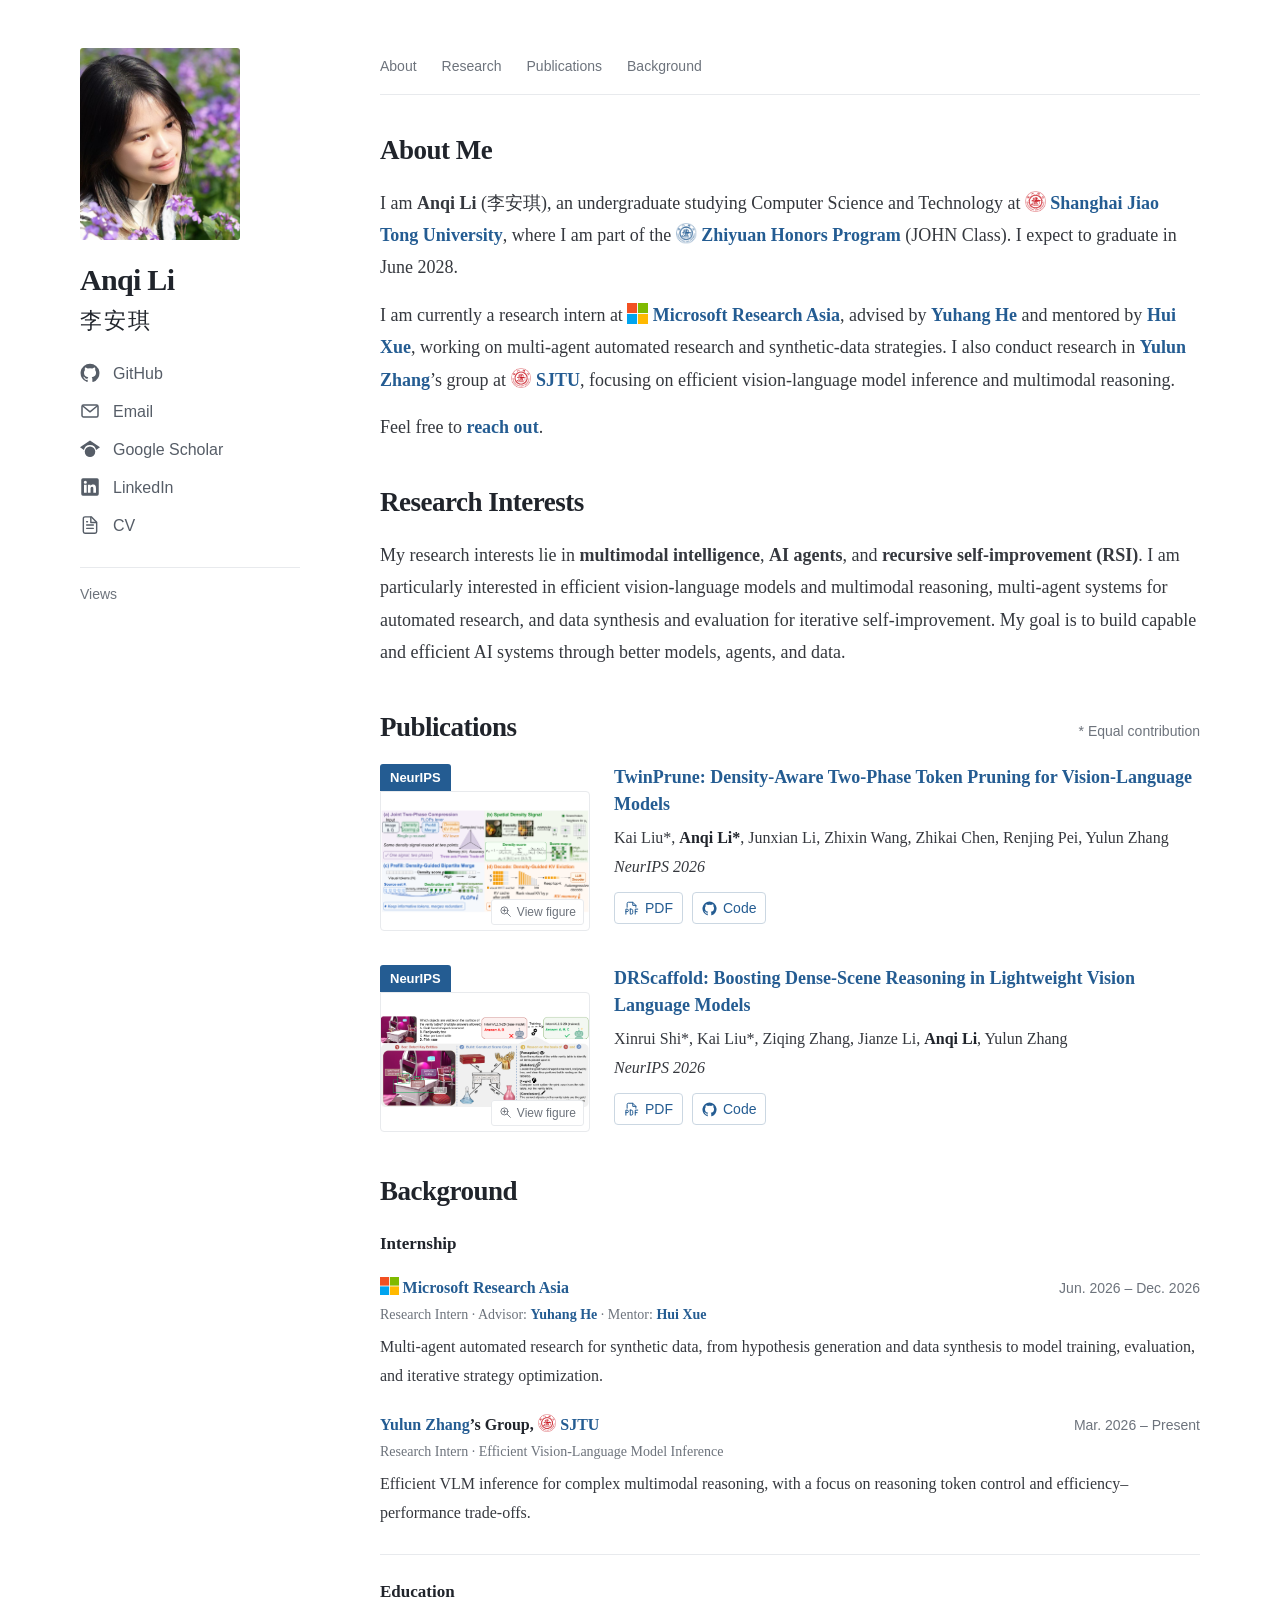
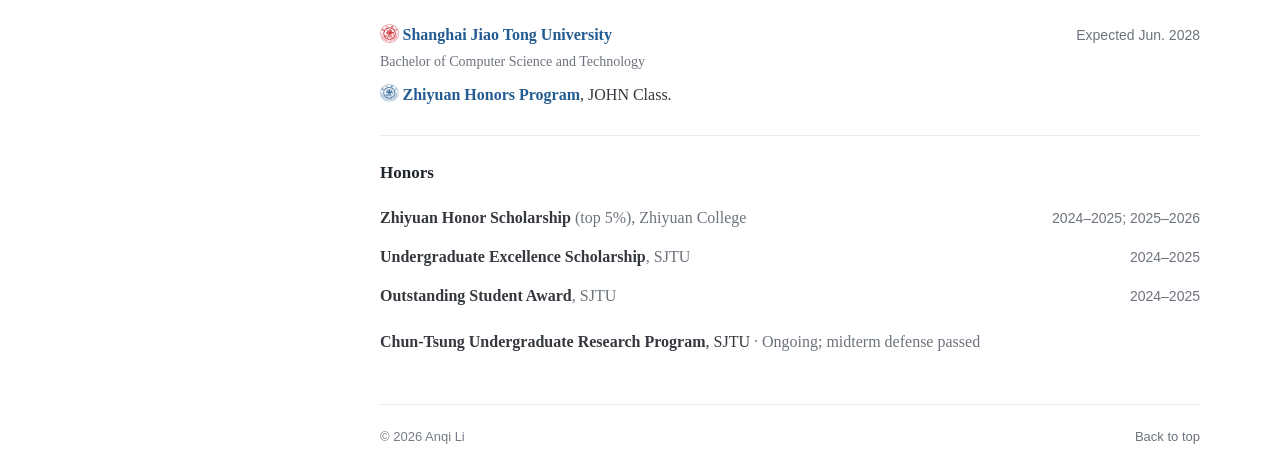
==== commit 9124978a: "Center the new portrait and display a static visitor map with Views" ====
--- a/index.html
+++ b/index.html
@@ -9,10 +9,10 @@
   <meta property="og:title" content="Anqi Li | Homepage">
   <meta property="og:description" content="Undergraduate at SJTU. Efficient vision-language models, multimodal reasoning, and AI systems.">
   <meta property="og:url" content="https://starrywiki.github.io/">
-  <meta property="og:image" content="https://starrywiki.github.io/assets/portrait.png">
+  <meta property="og:image" content="https://starrywiki.github.io/assets/portrait.jpg">
   <link rel="canonical" href="https://starrywiki.github.io/">
   <link rel="icon" href="assets/favicon.svg?v=2" type="image/svg+xml">
-  <link rel="stylesheet" href="styles.css?v=4">
+  <link rel="stylesheet" href="styles.css?v=5">
   <script src="scripts/figures.js" defer></script>
   <title>Anqi Li | Homepage</title>
 </head>
@@ -47,7 +47,7 @@
   <div class="page-layout">
     <aside class="profile-sidebar" aria-label="Profile and contact links">
       <div class="profile-heading">
-        <img class="portrait" src="assets/portrait.png" width="170" height="204" alt="Portrait of Anqi Li">
+        <div class="portrait"><img class="portrait-photo" src="assets/portrait.jpg" width="1920" height="2880" alt="Anqi Li among purple flowers"></div>
         <div class="profile-details">
           <h1>Anqi Li <span lang="zh-Hans">李安琪</span></h1>
         </div>
@@ -60,12 +60,10 @@
         <a href="https://www.linkedin.com/in/anqi-li-826872384/" target="_blank" rel="noopener noreferrer"><svg aria-hidden="true"><use href="#icon-linkedin"/></svg><span>LinkedIn</span></a>
         <a href="assets/Anqi_Li_CV.pdf" target="_blank" rel="noopener"><svg aria-hidden="true"><use href="#icon-cv"/></svg><span>CV</span></a>
       </nav>
-      <section class="visitor-map" aria-labelledby="visitor-map-title">
-        <h2 id="visitor-map-title">Visitors</h2>
+      <section class="visitor-map" aria-label="Website views">
         <div class="visitor-map-widget" id="visitor-map-widget">
-          <iframe class="visitor-map-frame" src="visitor-map.html" title="Visitor locations and visit counter" width="220" height="160" loading="eager" referrerpolicy="strict-origin-when-cross-origin"></iframe>
+          <iframe class="visitor-map-frame" src="visitor-map.html?v=static" title="Views and a static visitor map" width="220" height="138" loading="eager" referrerpolicy="strict-origin-when-cross-origin"></iframe>
         </div>
-        <a class="visitor-statistics" href="https://mapmyvisitors.com/web/1c9kn" target="_blank" rel="noopener noreferrer">View statistics</a>
       </section>
     </aside>
 
--- a/styles.css
+++ b/styles.css
@@ -5,6 +5,9 @@
   --font-ui: -apple-system, BlinkMacSystemFont, "Segoe UI", Arial, "PingFang SC", sans-serif;
   --body-font-size: 1.125rem;
   --body-line-height: 1.8;
+  --portrait-zoom: 250%;
+  --portrait-focus-x: 59.75%;
+  --portrait-focus-y: 51.5%;
 
   color-scheme: light;
   --text: #35383e;
@@ -37,7 +40,8 @@
 
 .page-layout { width: min(1120px, calc(100% - 96px)); margin: 0 auto; }
 .profile-sidebar { position: fixed; top: 48px; bottom: 20px; width: 242px; overflow-y: auto; font-family: var(--font-ui); }
-.portrait { display: block; width: 160px; height: 192px; object-fit: cover; object-position: center; border-radius: 3px; margin-bottom: 20px; }
+.portrait { display: block; position: relative; overflow: hidden; flex: 0 0 auto; width: 160px; height: 192px; border-radius: 3px; margin-bottom: 20px; }
+.portrait-photo { display: block; position: absolute; left: 50%; top: 50%; width: var(--portrait-zoom); max-width: none; height: auto; transform: translate(calc(-1 * var(--portrait-focus-x)), calc(-1 * var(--portrait-focus-y))); }
 .profile-details h1 { color: var(--heading); margin: 0 0 11px; font-family: var(--font-heading); font-size: 30px; font-weight: 700; line-height: 1.35; letter-spacing: -.7px; }
 .profile-details h1 span { display: block; margin-top: 5px; font-size: 22px; font-weight: 500; letter-spacing: 2px; }
 .social-links { display: flex; flex-direction: column; gap: 2px; margin-top: 20px; }
@@ -46,12 +50,9 @@
 .social-links > a:hover { color: var(--link); text-decoration: none; }
 .social-links > a:hover span { text-decoration: underline; }
 .visitor-map { max-width: 220px; margin: 24px 0 0; padding-top: 16px; border-top: 1px solid var(--rule); }
-.visitor-map h2 { margin: 0 0 10px; color: var(--muted); font-family: var(--font-ui); font-size: 14px; font-weight: 500; letter-spacing: 0; }
 .visitor-map-widget { width: 100%; }
-.visitor-map-frame { display: block; width: 100%; height: 160px; border: 0; }
-.visitor-statistics { display: inline-block; margin-top: 5px; font-size: 13px; line-height: 1.5; }
-.visitor-map-widget img, .visitor-map-widget iframe, .visitor-map-widget canvas { max-width: 100%; }
-.visitor-map-widget img { height: auto; }
+.visitor-map-widget img { display: block; width: 100%; max-width: 100%; height: auto; }
+.visitor-map-frame { display: block; width: 100%; height: 138px; border: 0; }
 
 main { margin-left: 300px; padding: 54px 0 24px; min-width: 0; }
 main:focus { outline: none; }
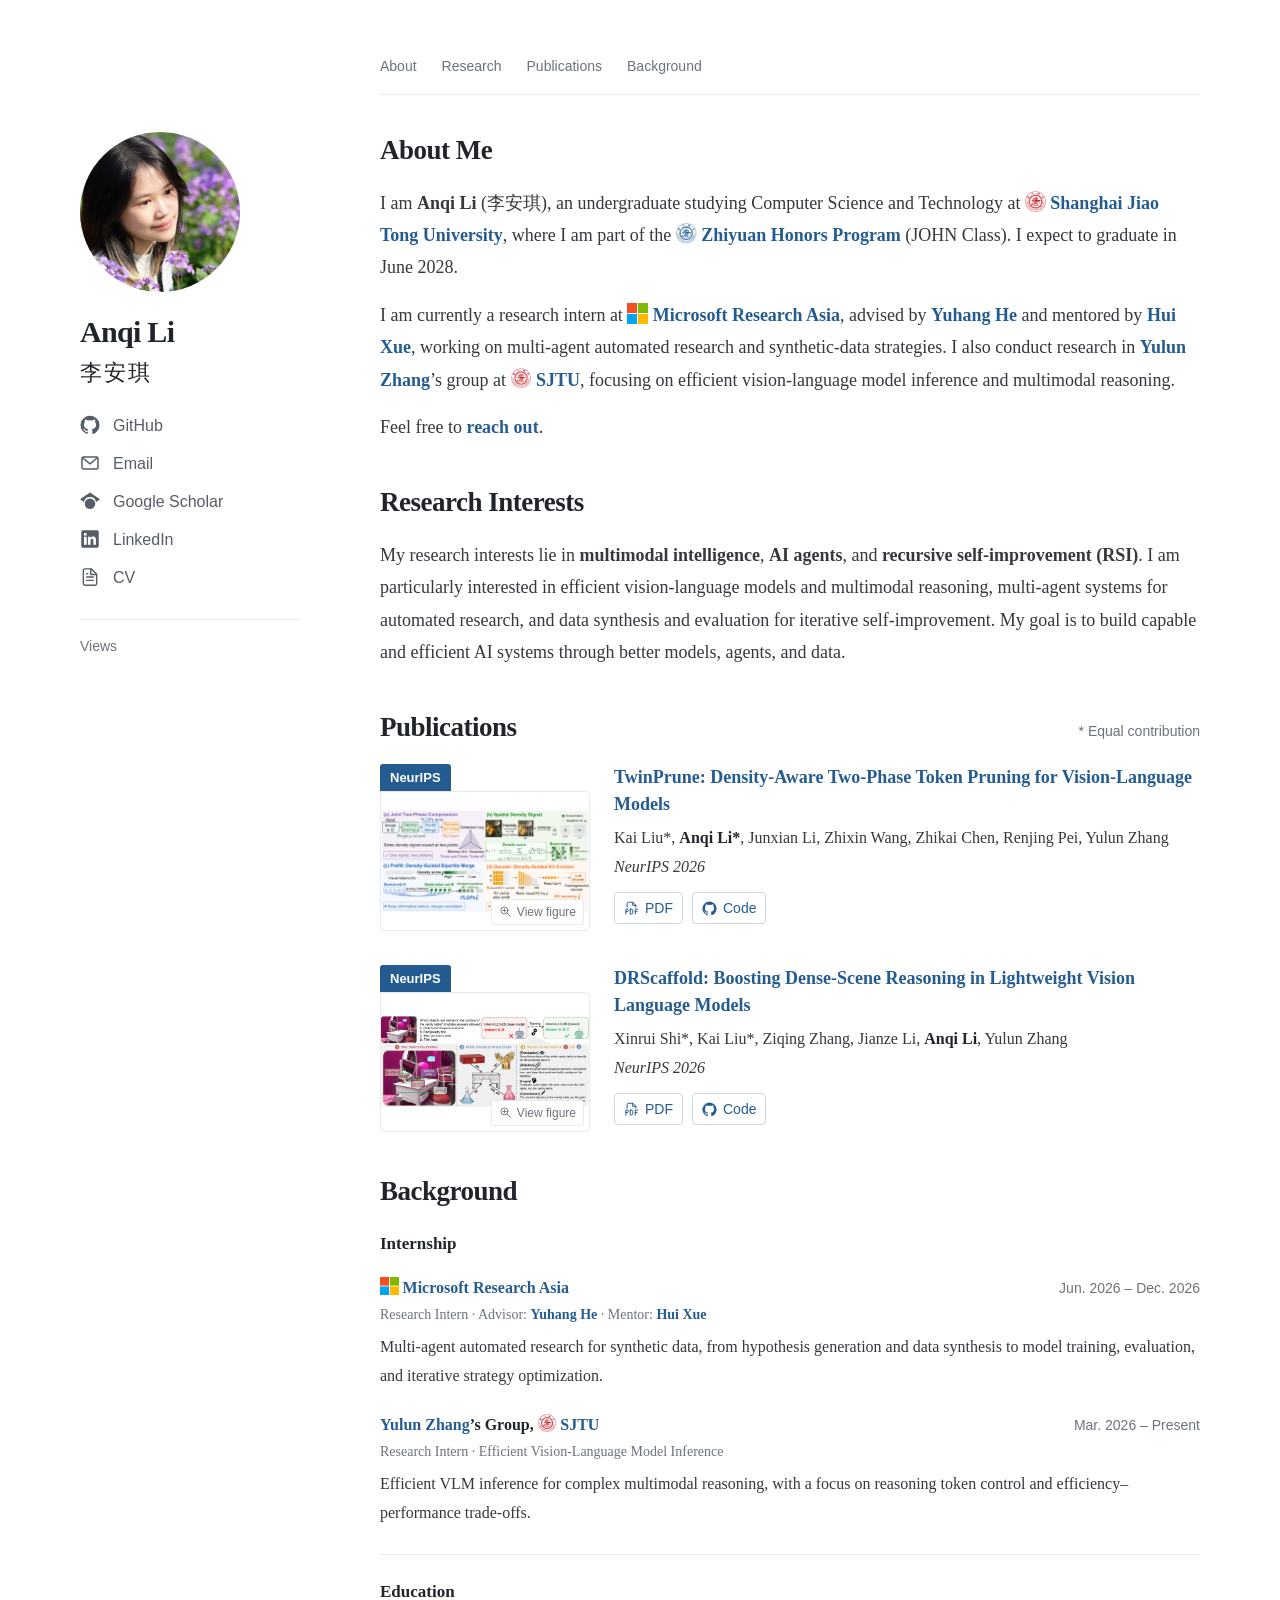
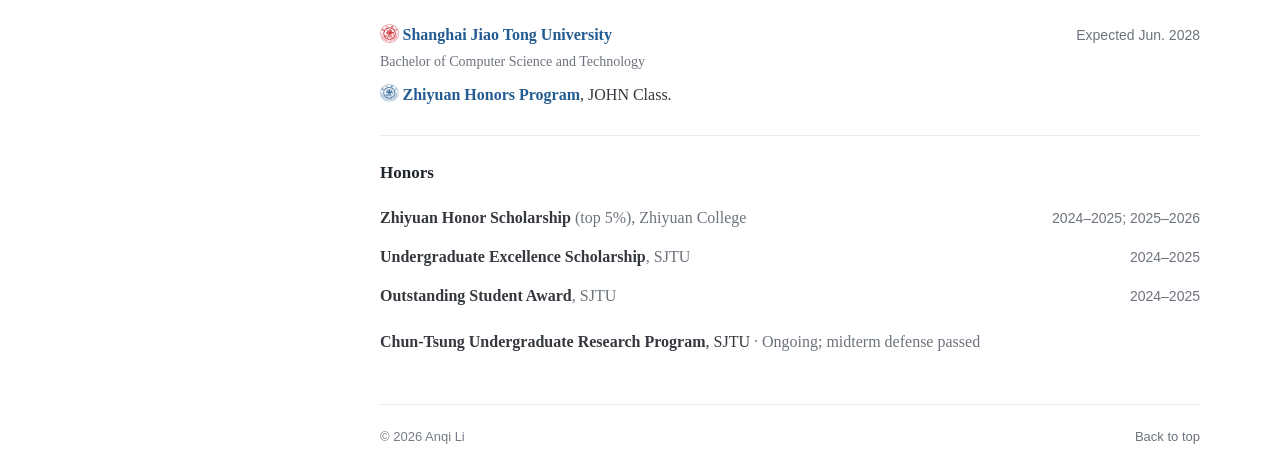
==== commit 03fadedb: "Use a smaller centered circular portrait and align the sidebar with About" ====
--- a/index.html
+++ b/index.html
@@ -12,7 +12,7 @@
   <meta property="og:image" content="https://starrywiki.github.io/assets/portrait.jpg">
   <link rel="canonical" href="https://starrywiki.github.io/">
   <link rel="icon" href="assets/favicon.svg?v=2" type="image/svg+xml">
-  <link rel="stylesheet" href="styles.css?v=5">
+  <link rel="stylesheet" href="styles.css?v=6">
   <script src="scripts/figures.js" defer></script>
   <title>Anqi Li | Homepage</title>
 </head>
--- a/styles.css
+++ b/styles.css
@@ -5,9 +5,13 @@
   --font-ui: -apple-system, BlinkMacSystemFont, "Segoe UI", Arial, "PingFang SC", sans-serif;
   --body-font-size: 1.125rem;
   --body-line-height: 1.8;
-  --portrait-zoom: 250%;
+  --portrait-zoom: 210%;
   --portrait-focus-x: 59.75%;
-  --portrait-focus-y: 51.5%;
+  --portrait-focus-y: 52.33%;
+  --content-top: 54px;
+  --nav-text-size: 14px;
+  --nav-bottom-padding: 15px;
+  --nav-bottom-gap: 37px;
 
   color-scheme: light;
   --text: #35383e;
@@ -39,8 +43,8 @@
 .skip-link:focus { top: 12px; }
 
 .page-layout { width: min(1120px, calc(100% - 96px)); margin: 0 auto; }
-.profile-sidebar { position: fixed; top: 48px; bottom: 20px; width: 242px; overflow-y: auto; font-family: var(--font-ui); }
-.portrait { display: block; position: relative; overflow: hidden; flex: 0 0 auto; width: 160px; height: 192px; border-radius: 3px; margin-bottom: 20px; }
+.profile-sidebar { position: fixed; top: calc(var(--content-top) + var(--nav-text-size) * var(--body-line-height) + var(--nav-bottom-padding) + 1px + var(--nav-bottom-gap)); bottom: 20px; width: 242px; overflow-y: auto; font-family: var(--font-ui); }
+.portrait { display: block; position: relative; overflow: hidden; flex: 0 0 auto; width: 160px; height: 160px; border-radius: 50%; margin-bottom: 20px; }
 .portrait-photo { display: block; position: absolute; left: 50%; top: 50%; width: var(--portrait-zoom); max-width: none; height: auto; transform: translate(calc(-1 * var(--portrait-focus-x)), calc(-1 * var(--portrait-focus-y))); }
 .profile-details h1 { color: var(--heading); margin: 0 0 11px; font-family: var(--font-heading); font-size: 30px; font-weight: 700; line-height: 1.35; letter-spacing: -.7px; }
 .profile-details h1 span { display: block; margin-top: 5px; font-size: 22px; font-weight: 500; letter-spacing: 2px; }
@@ -54,10 +58,10 @@
 .visitor-map-widget img { display: block; width: 100%; max-width: 100%; height: auto; }
 .visitor-map-frame { display: block; width: 100%; height: 138px; border: 0; }
 
-main { margin-left: 300px; padding: 54px 0 24px; min-width: 0; }
+main { margin-left: 300px; padding: var(--content-top) 0 24px; min-width: 0; }
 main:focus { outline: none; }
-.section-nav { display: flex; gap: 25px; margin-bottom: 37px; padding-bottom: 15px; border-bottom: 1px solid var(--rule); font-family: var(--font-ui); }
-.section-nav a { color: var(--muted); font-size: 14px; }
+.section-nav { display: flex; gap: 25px; margin-bottom: var(--nav-bottom-gap); padding-bottom: var(--nav-bottom-padding); border-bottom: 1px solid var(--rule); font-family: var(--font-ui); font-size: var(--nav-text-size); }
+.section-nav a { color: var(--muted); font-size: var(--nav-text-size); }
 .section-nav a:hover { color: var(--link); }
 section { margin-bottom: 41px; }
 h2 { color: var(--heading); font-family: var(--font-heading); font-size: 27px; font-weight: 700; line-height: 1.35; letter-spacing: -.5px; margin: 0 0 18px; }
@@ -122,8 +126,8 @@
 }
 
 @media (min-width: 761px) and (max-height: 780px) {
-  .profile-sidebar:has(.visitor-map:not([hidden])) { top: 28px; bottom: 12px; }
-  .profile-sidebar:has(.visitor-map:not([hidden])) .portrait { width: 130px; height: 156px; margin-bottom: 16px; }
+  .profile-sidebar:has(.visitor-map:not([hidden])) { bottom: 12px; }
+  .profile-sidebar:has(.visitor-map:not([hidden])) .portrait { width: 130px; height: 130px; margin-bottom: 16px; }
   .profile-sidebar:has(.visitor-map:not([hidden])) .profile-details h1 { font-size: 27px; }
   .profile-sidebar:has(.visitor-map:not([hidden])) .profile-details h1 span { font-size: 20px; }
   .profile-sidebar:has(.visitor-map:not([hidden])) .social-links { margin-top: 12px; gap: 0; }
@@ -146,7 +150,7 @@
   .page-layout { width: min(620px, calc(100% - 40px)); }
   .profile-sidebar { position: static; width: auto; overflow: visible; padding-top: 34px; }
   .profile-heading { display: flex; align-items: center; gap: 24px; }
-  .portrait { width: 112px; height: 140px; margin-bottom: 0; }
+  .portrait { width: 112px; height: 112px; margin-bottom: 0; }
   .profile-details h1 { font-size: 26px; margin-bottom: 9px; }
   .profile-details h1 span { font-size: 20px; }
   .social-links { display: grid; grid-template-columns: repeat(3, minmax(0, 1fr)); gap: 4px 10px; margin-top: 23px; padding-bottom: 25px; }
@@ -164,7 +168,7 @@
 
 @media (max-width: 480px) {
   .profile-heading { gap: 19px; }
-  .portrait { width: 96px; height: 122px; }
+  .portrait { width: 96px; height: 96px; }
   .profile-details h1 { font-size: 24px; }
   .profile-details h1 span { font-size: 19px; margin-top: 3px; }
   .social-links { grid-template-columns: repeat(2, minmax(0, 1fr)); gap: 3px 16px; }
@@ -190,7 +194,7 @@
   .page-layout { width: 100%; }
   .profile-sidebar { position: static; width: 100%; }
   .profile-heading { display: flex; align-items: center; gap: 24px; }
-  .portrait { width: 85px; height: 102px; }
+  .portrait { width: 85px; height: 85px; }
   .social-links { display: none; }
   main { margin-left: 0; padding-top: 28px; }
   .section-nav, .site-footer { display: none; }
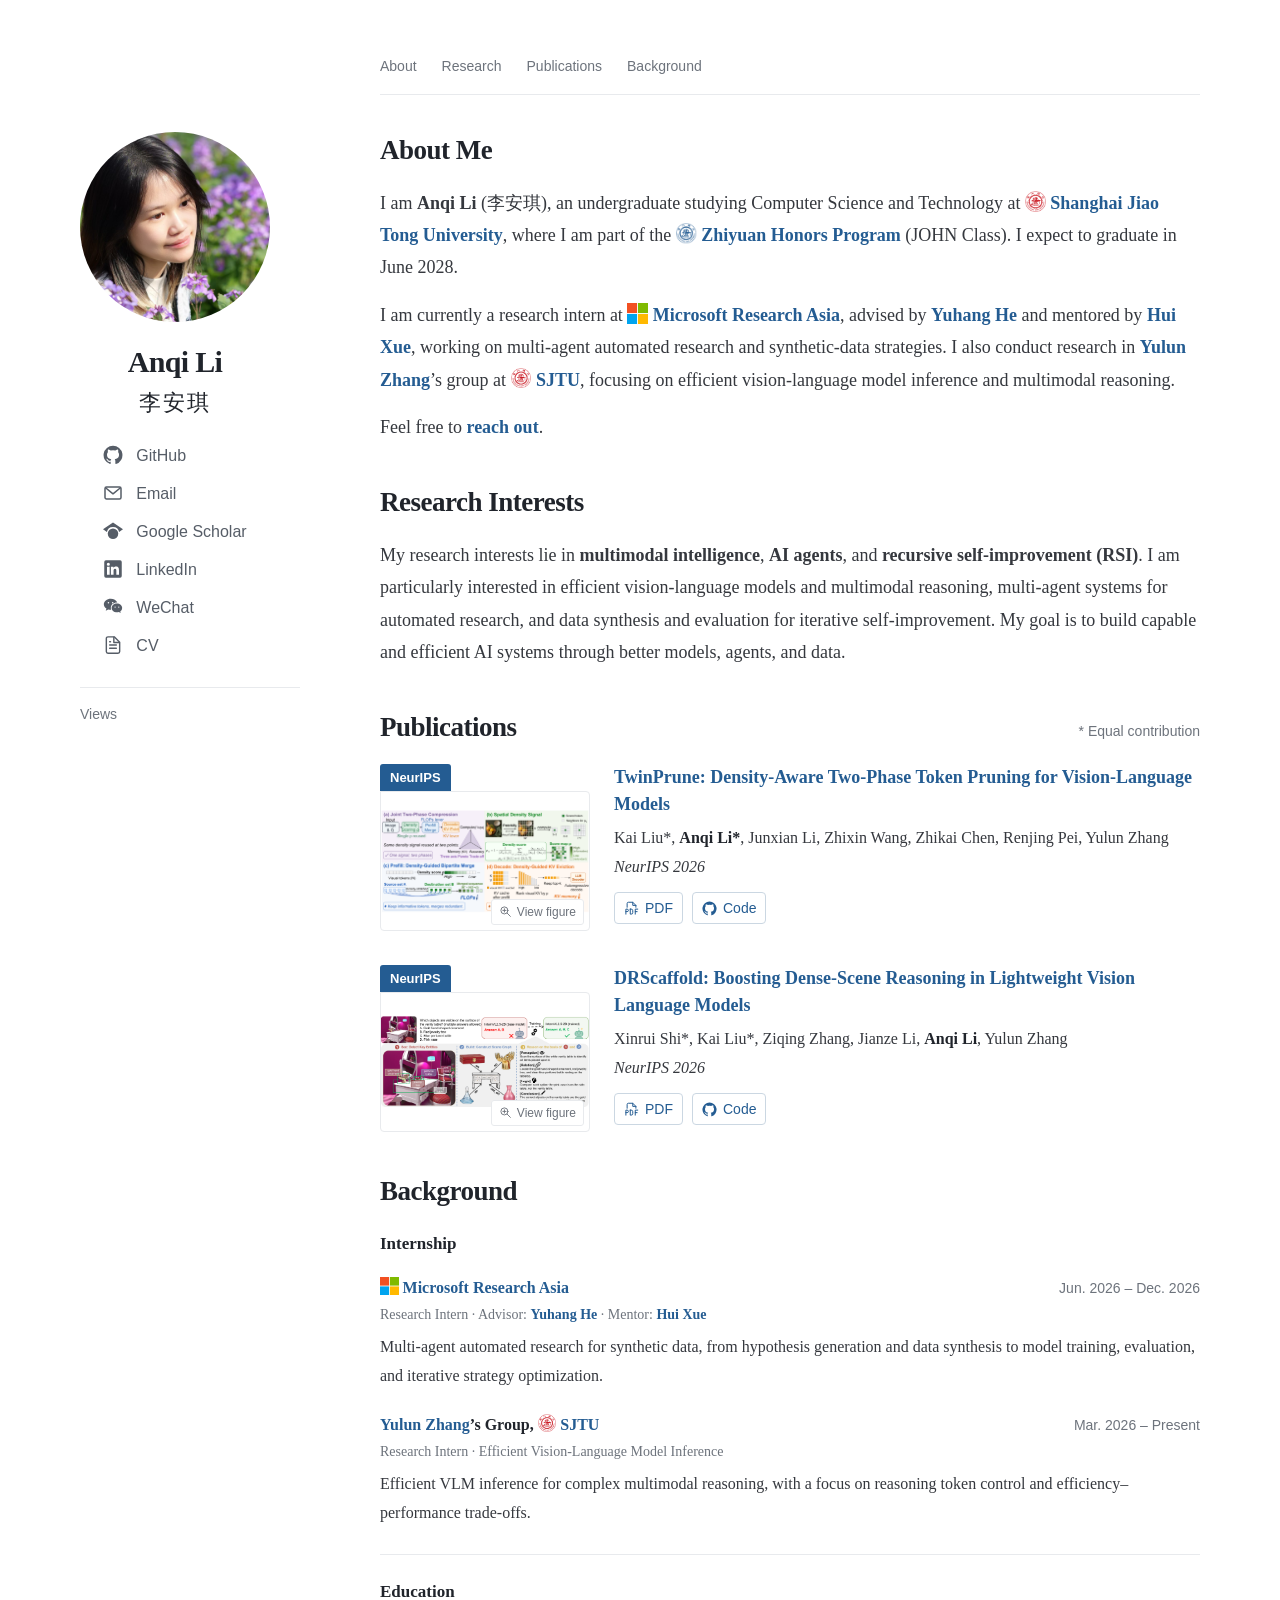
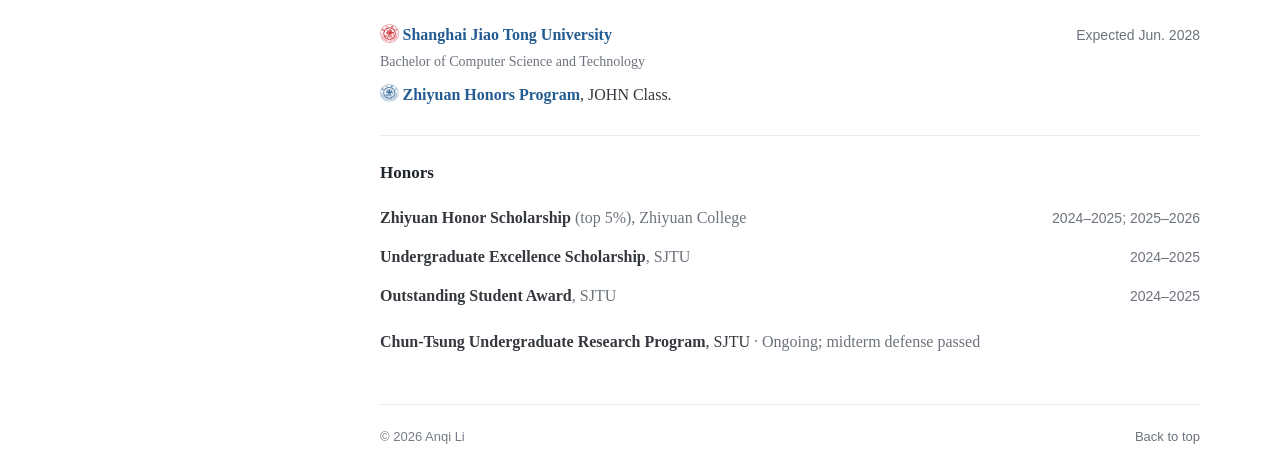
==== commit ba4a6129: "Enlarge and center the profile and add WeChat copy feedback" ====
--- a/index.html
+++ b/index.html
@@ -12,8 +12,9 @@
   <meta property="og:image" content="https://starrywiki.github.io/assets/portrait.jpg">
   <link rel="canonical" href="https://starrywiki.github.io/">
   <link rel="icon" href="assets/favicon.svg?v=2" type="image/svg+xml">
-  <link rel="stylesheet" href="styles.css?v=6">
+  <link rel="stylesheet" href="styles.css?v=7">
   <script src="scripts/figures.js" defer></script>
+  <script src="scripts/profile.js" defer></script>
   <title>Anqi Li | Homepage</title>
 </head>
 <body>
@@ -36,6 +37,11 @@
     <symbol id="icon-pdf" viewBox="0 0 24 24">
       <g fill="none" stroke="currentColor" stroke-width="1.6" stroke-linecap="round" stroke-linejoin="round"><path d="M5 10V4a2 2 0 0 1 2-2h7l5 5v3M14 2v5h5M3 21v-8h2a2 2 0 0 1 0 4H3M10 13v8h1.5a2.5 2.5 0 0 0 2.5-2.5v-3a2.5 2.5 0 0 0-2.5-2.5H10ZM18 21v-8h4M18 17h3"/></g>
     </symbol>
+    <symbol id="icon-wechat" viewBox="0 0 24 24">
+      <path fill="currentColor" d="M9.3 2C4.7 2 1 5 1 8.7c0 2.1 1.2 4 3.1 5.2l-.8 2.5 3-1.5c.9.3 1.9.4 3 .4h.5a6.7 6.7 0 0 1-.4-2.2c0-3.5 3.3-6.4 7.4-6.4h.4C16 4 12.9 2 9.3 2Z"/>
+      <path fill="currentColor" d="M16.7 7.9c-3.5 0-6.3 2.3-6.3 5.2s2.8 5.3 6.3 5.3c.8 0 1.6-.1 2.3-.4l2.3 1.3-.6-2a4.9 4.9 0 0 0 2.3-4.2c0-2.9-2.8-5.2-6.3-5.2Z"/>
+      <g fill="#fff"><circle cx="6.5" cy="7" r=".9"/><circle cx="11.6" cy="7" r=".9"/><circle cx="14.5" cy="12" r=".75"/><circle cx="18.9" cy="12" r=".75"/></g>
+    </symbol>
     <symbol id="icon-zoom" viewBox="0 0 24 24">
       <g fill="none" stroke="currentColor" stroke-width="1.7" stroke-linecap="round"><circle cx="10" cy="10" r="6.5"/><path d="m15 15 6 6M7 10h6M10 7v6"/></g>
     </symbol>
@@ -46,6 +52,7 @@
 
   <div class="page-layout">
     <aside class="profile-sidebar" aria-label="Profile and contact links">
+      <div class="profile-card">
       <div class="profile-heading">
         <div class="portrait"><img class="portrait-photo" src="assets/portrait.jpg" width="1920" height="2880" alt="Anqi Li among purple flowers"></div>
         <div class="profile-details">
@@ -58,8 +65,10 @@
         <a href="mailto:starrywiki@sjtu.edu.cn"><svg aria-hidden="true"><use href="#icon-email"/></svg><span>Email</span></a>
         <a href="https://scholar.google.com/citations?user=a7ResPcAAAAJ&amp;hl=en" target="_blank" rel="noopener noreferrer"><svg aria-hidden="true"><use href="#icon-scholar"/></svg><span>Google Scholar</span></a>
         <a href="https://www.linkedin.com/in/anqi-li-826872384/" target="_blank" rel="noopener noreferrer"><svg aria-hidden="true"><use href="#icon-linkedin"/></svg><span>LinkedIn</span></a>
+        <button type="button" class="wechat-copy" data-wechat="wikistarry" aria-label="Copy WeChat ID wikistarry"><svg aria-hidden="true"><use href="#icon-wechat"/></svg><span>WeChat</span></button>
         <a href="assets/Anqi_Li_CV.pdf" target="_blank" rel="noopener"><svg aria-hidden="true"><use href="#icon-cv"/></svg><span>CV</span></a>
       </nav>
+      </div>
       <section class="visitor-map" aria-label="Website views">
         <div class="visitor-map-widget" id="visitor-map-widget">
           <iframe class="visitor-map-frame" src="visitor-map.html?v=static" title="Views and a static visitor map" width="220" height="138" loading="eager" referrerpolicy="strict-origin-when-cross-origin"></iframe>
@@ -179,5 +188,6 @@
     </div>
     <img class="expanded-figure" alt="">
   </dialog>
+  <div class="wechat-copy-feedback" id="wechat-copy-feedback" role="status" aria-live="polite" hidden></div>
 </body>
 </html>
--- a/styles.css
+++ b/styles.css
@@ -8,6 +8,7 @@
   --portrait-zoom: 210%;
   --portrait-focus-x: 59.75%;
   --portrait-focus-y: 52.33%;
+  --portrait-size: 190px;
   --content-top: 54px;
   --nav-text-size: 14px;
   --nav-bottom-padding: 15px;
@@ -44,15 +45,19 @@
 
 .page-layout { width: min(1120px, calc(100% - 96px)); margin: 0 auto; }
 .profile-sidebar { position: fixed; top: calc(var(--content-top) + var(--nav-text-size) * var(--body-line-height) + var(--nav-bottom-padding) + 1px + var(--nav-bottom-gap)); bottom: 20px; width: 242px; overflow-y: auto; font-family: var(--font-ui); }
-.portrait { display: block; position: relative; overflow: hidden; flex: 0 0 auto; width: 160px; height: 160px; border-radius: 50%; margin-bottom: 20px; }
+.profile-card { width: var(--portrait-size); }
+.profile-details { text-align: center; }
+.portrait { display: block; position: relative; overflow: hidden; flex: 0 0 auto; width: var(--portrait-size); height: var(--portrait-size); border-radius: 50%; margin-bottom: 20px; }
 .portrait-photo { display: block; position: absolute; left: 50%; top: 50%; width: var(--portrait-zoom); max-width: none; height: auto; transform: translate(calc(-1 * var(--portrait-focus-x)), calc(-1 * var(--portrait-focus-y))); }
 .profile-details h1 { color: var(--heading); margin: 0 0 11px; font-family: var(--font-heading); font-size: 30px; font-weight: 700; line-height: 1.35; letter-spacing: -.7px; }
 .profile-details h1 span { display: block; margin-top: 5px; font-size: 22px; font-weight: 500; letter-spacing: 2px; }
-.social-links { display: flex; flex-direction: column; gap: 2px; margin-top: 20px; }
-.social-links > a { display: flex; align-items: center; gap: 13px; width: fit-content; min-height: 36px; color: #565d67; font-size: 16px; line-height: 1.45; }
+.social-links { display: flex; flex-direction: column; gap: 2px; width: fit-content; margin: 20px auto 0; }
+.social-links > a, .social-links > button { display: flex; align-items: center; gap: 13px; width: fit-content; min-height: 36px; color: #565d67; font-size: 16px; line-height: 1.45; }
+.wechat-copy { padding: 0; border: 0; background: none; font-family: inherit; cursor: pointer; }
 .social-links svg { width: 20px; height: 20px; }
-.social-links > a:hover { color: var(--link); text-decoration: none; }
-.social-links > a:hover span { text-decoration: underline; }
+.social-links > a:hover, .social-links > button:hover { color: var(--link); text-decoration: none; }
+.social-links > a:hover span, .social-links > button:hover span { text-decoration: underline; }
+.wechat-copy-feedback { position: fixed; z-index: 20; width: max-content; max-width: calc(100vw - 24px); padding: 8px 12px; border: 1px solid var(--rule); border-radius: 5px; background: #fff; color: var(--heading); box-shadow: 0 3px 14px rgb(20 25 31 / 10%); font-family: var(--font-ui); font-size: 14px; line-height: 1.5; pointer-events: none; }
 .visitor-map { max-width: 220px; margin: 24px 0 0; padding-top: 16px; border-top: 1px solid var(--rule); }
 .visitor-map-widget { width: 100%; }
 .visitor-map-widget img { display: block; width: 100%; max-width: 100%; height: auto; }
@@ -126,13 +131,14 @@
 }
 
 @media (min-width: 761px) and (max-height: 780px) {
-  .profile-sidebar:has(.visitor-map:not([hidden])) { bottom: 12px; }
-  .profile-sidebar:has(.visitor-map:not([hidden])) .portrait { width: 130px; height: 130px; margin-bottom: 16px; }
-  .profile-sidebar:has(.visitor-map:not([hidden])) .profile-details h1 { font-size: 27px; }
+  .profile-sidebar:has(.visitor-map:not([hidden])) { --portrait-size: 180px; bottom: 12px; }
+  .profile-sidebar:has(.visitor-map:not([hidden])) .portrait { margin-bottom: 10px; }
+  .profile-sidebar:has(.visitor-map:not([hidden])) .profile-details h1 { font-size: 27px; margin-bottom: 7px; }
   .profile-sidebar:has(.visitor-map:not([hidden])) .profile-details h1 span { font-size: 20px; }
-  .profile-sidebar:has(.visitor-map:not([hidden])) .social-links { margin-top: 12px; gap: 0; }
-  .profile-sidebar:has(.visitor-map:not([hidden])) .social-links > a { min-height: 32px; }
-  .visitor-map { margin-top: 16px; padding-top: 12px; }
+  .profile-sidebar:has(.visitor-map:not([hidden])) .social-links { margin-top: 8px; gap: 0; }
+  .profile-sidebar:has(.visitor-map:not([hidden])) .social-links > a, .profile-sidebar:has(.visitor-map:not([hidden])) .social-links > button { min-height: 27px; }
+  .visitor-map { max-width: 200px; margin-top: 10px; padding-top: 8px; }
+  .visitor-map-frame { height: 126px; }
 }
 
 @media (max-width: 1050px) {
@@ -148,13 +154,15 @@
 
 @media (max-width: 760px) {
   .page-layout { width: min(620px, calc(100% - 40px)); }
-  .profile-sidebar { position: static; width: auto; overflow: visible; padding-top: 34px; }
+  .profile-sidebar { --portrait-size: 124px; position: static; width: auto; overflow: visible; padding-top: 34px; }
+  .profile-card { width: 100%; }
   .profile-heading { display: flex; align-items: center; gap: 24px; }
-  .portrait { width: 112px; height: 112px; margin-bottom: 0; }
+  .portrait { margin-bottom: 0; }
+  .profile-details { text-align: left; }
   .profile-details h1 { font-size: 26px; margin-bottom: 9px; }
   .profile-details h1 span { font-size: 20px; }
-  .social-links { display: grid; grid-template-columns: repeat(3, minmax(0, 1fr)); gap: 4px 10px; margin-top: 23px; padding-bottom: 25px; }
-  .social-links > a { font-size: 14px; min-height: 38px; gap: 9px; }
+  .social-links { display: grid; grid-template-columns: repeat(3, minmax(0, 1fr)); gap: 4px 10px; width: auto; margin: 23px 0 0; padding-bottom: 25px; }
+  .social-links > a, .social-links > button { font-size: 14px; min-height: 38px; gap: 9px; }
   .social-links svg { width: 18px; height: 18px; }
   main { margin-left: 0; padding-top: 0; }
   .section-nav { margin-bottom: 29px; padding-top: 15px; border-top: 1px solid var(--rule); gap: 23px; }
@@ -168,7 +176,7 @@
 
 @media (max-width: 480px) {
   .profile-heading { gap: 19px; }
-  .portrait { width: 96px; height: 96px; }
+  .profile-sidebar { --portrait-size: 112px; }
   .profile-details h1 { font-size: 24px; }
   .profile-details h1 span { font-size: 19px; margin-top: 3px; }
   .social-links { grid-template-columns: repeat(2, minmax(0, 1fr)); gap: 3px 16px; }
@@ -193,6 +201,8 @@
 @media print {
   .page-layout { width: 100%; }
   .profile-sidebar { position: static; width: 100%; }
+  .profile-card { width: 100%; }
+  .profile-details { text-align: left; }
   .profile-heading { display: flex; align-items: center; gap: 24px; }
   .portrait { width: 85px; height: 85px; }
   .social-links { display: none; }
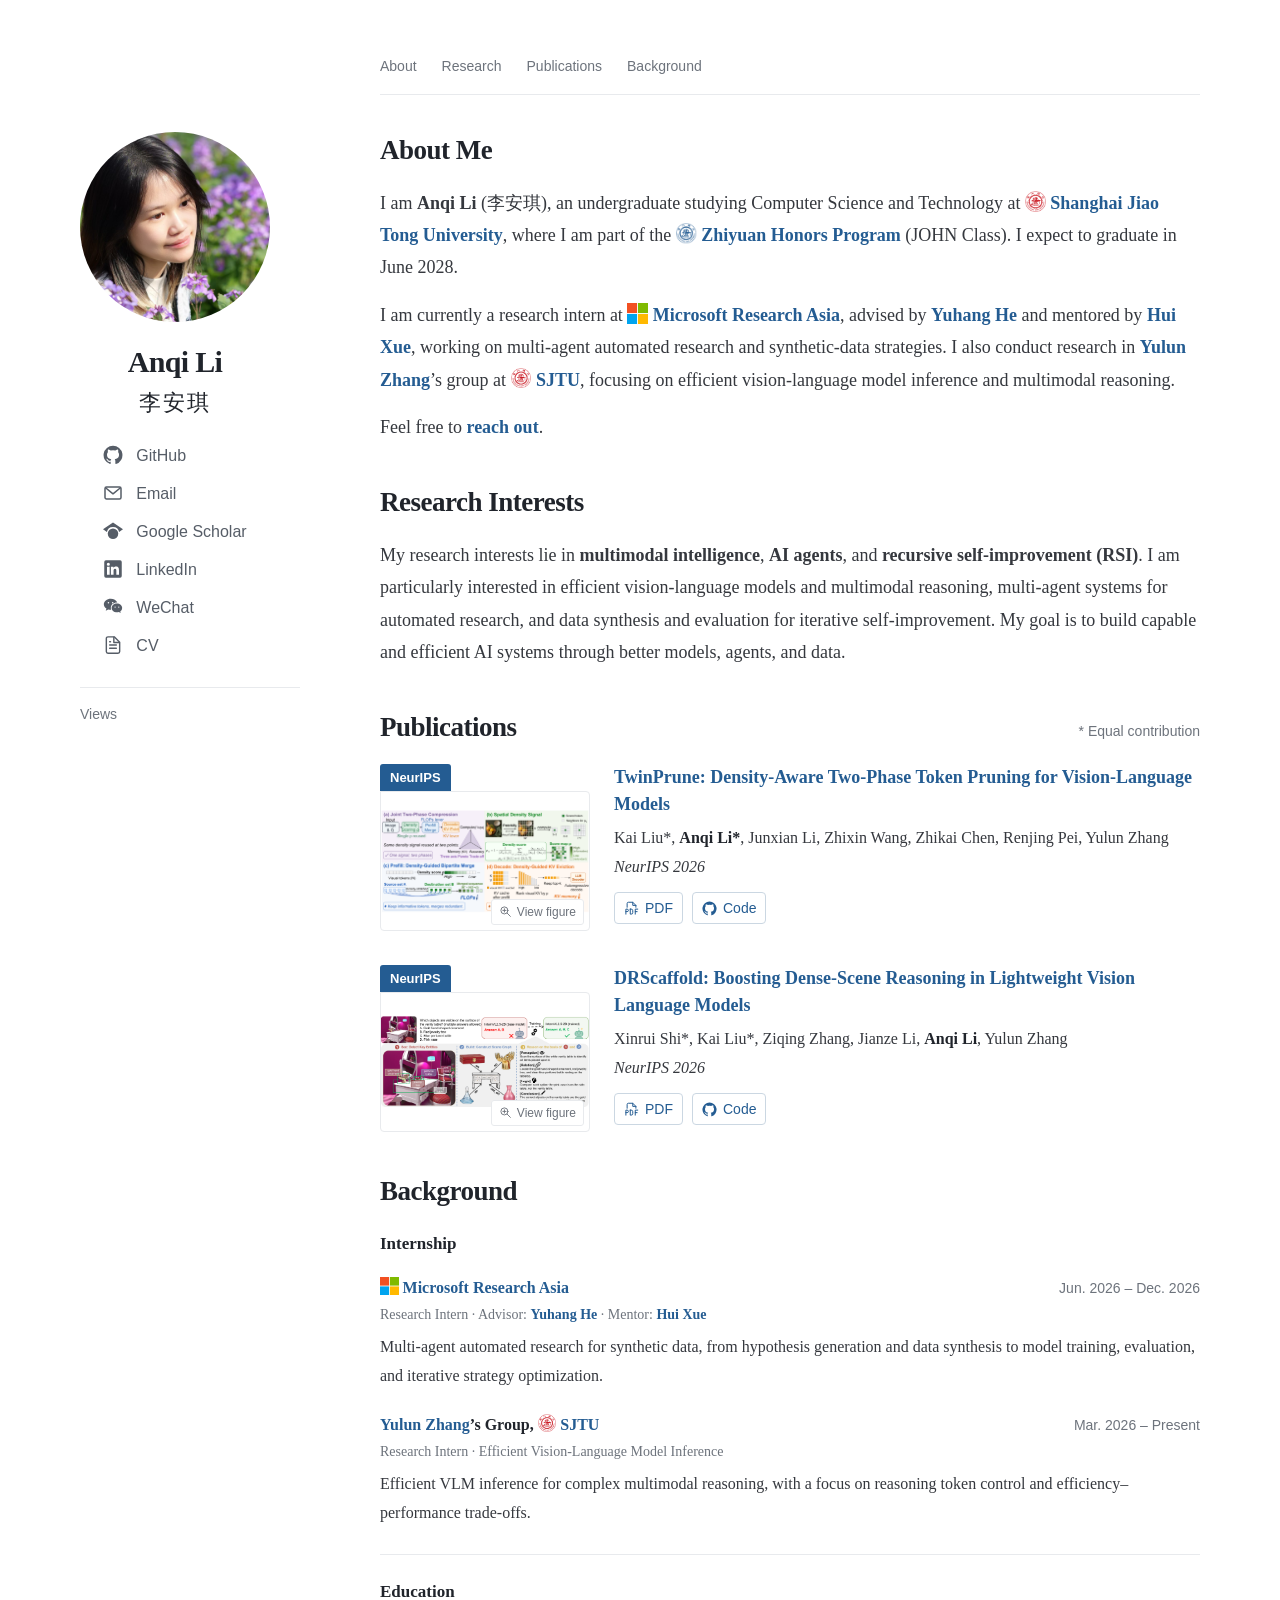
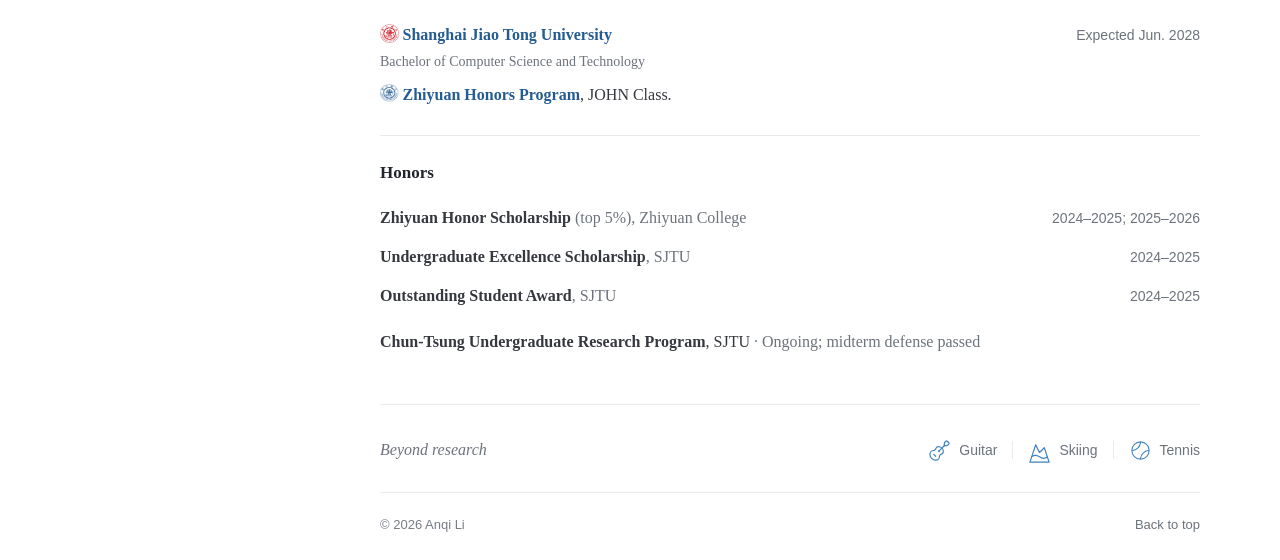
==== commit e76683e8: "Add interactive guitar, skiing and tennis footer" ====
--- a/index.html
+++ b/index.html
@@ -12,9 +12,10 @@
   <meta property="og:image" content="https://starrywiki.github.io/assets/portrait.jpg">
   <link rel="canonical" href="https://starrywiki.github.io/">
   <link rel="icon" href="assets/favicon.svg?v=2" type="image/svg+xml">
-  <link rel="stylesheet" href="styles.css?v=7">
+  <link rel="stylesheet" href="styles.css?v=8">
   <script src="scripts/figures.js" defer></script>
   <script src="scripts/profile.js" defer></script>
+  <script src="scripts/hobbies.js" defer></script>
   <title>Anqi Li | Homepage</title>
 </head>
 <body>
@@ -178,6 +179,26 @@
         </div>
       </section>
 
+      <div class="interest-signature" role="group" aria-label="Beyond research">
+        <span class="signature-caption">Beyond research</span>
+        <div class="interest-actions">
+          <button type="button" class="interest-button" data-hobby="guitar" aria-label="Guitar: show musical notes">
+            <span class="hobby-icon hobby-icon--guitar" aria-hidden="true"></span><span>Guitar</span>
+            <span class="floating-note first-note" aria-hidden="true"><span class="hobby-icon hobby-icon--note"></span></span>
+            <span class="floating-note second-note" aria-hidden="true"><span class="hobby-icon hobby-icon--music"></span></span>
+          </button>
+          <span class="interest-divider" aria-hidden="true"></span>
+          <button type="button" class="interest-button" data-hobby="skiing" aria-label="Skiing: show snow trails">
+            <span class="hobby-icon hobby-icon--mountain" aria-hidden="true"></span><span>Skiing</span>
+            <span class="ski-track first-track" aria-hidden="true"></span>
+            <span class="ski-track second-track" aria-hidden="true"></span>
+          </button>
+          <span class="interest-divider" aria-hidden="true"></span>
+          <button type="button" class="interest-button" data-hobby="tennis" aria-label="Tennis: bounce the ball">
+            <span class="hobby-icon hobby-icon--tennis" aria-hidden="true"></span><span>Tennis</span>
+          </button>
+        </div>
+      </div>
       <footer class="site-footer"><span>© 2026 Anqi Li</span><a href="#about">Back to top</a></footer>
     </main>
   </div>
--- a/styles.css
+++ b/styles.css
@@ -19,6 +19,7 @@
   --heading: #20242b;
   --muted: #6d737c;
   --link: #245c92;
+  --hobby-accent: #4180bb;
   --rule: #e8eaed;
 }
 
@@ -113,7 +114,31 @@
 .honors-list li { display: flex; justify-content: space-between; align-items: baseline; gap: 20px; margin-bottom: 12px; font-size: 16px; line-height: 1.7; }
 .honor-detail { color: var(--muted); }
 .research-program { font-size: 16px; line-height: 1.7; margin: 19px 0 0; }
-.site-footer { display: flex; justify-content: space-between; gap: 20px; border-top: 1px solid var(--rule); padding-top: 20px; margin-top: 48px; color: #777d85; font-family: var(--font-ui); font-size: 13px; }
+.interest-signature { display: flex; align-items: center; justify-content: space-between; flex-wrap: wrap; gap: 12px 20px; margin-top: 48px; padding: 26px 0 22px; border-top: 1px solid var(--rule); }
+.signature-caption { color: var(--muted); font-size: 1rem; font-style: italic; }
+.interest-actions { display: flex; align-items: center; gap: 15px; }
+.interest-button { position: relative; display: inline-flex; align-items: center; justify-content: center; gap: 8px; padding: 8px 0; border: 0; background: transparent; color: var(--muted); font: .875rem/1.5 var(--font-ui); white-space: nowrap; cursor: pointer; }
+.interest-button:hover { color: var(--hobby-accent); }
+.hobby-icon { display: inline-block; flex: 0 0 23px; width: 23px; height: 23px; background: var(--hobby-accent); -webkit-mask: var(--hobby-icon) center / contain no-repeat; mask: var(--hobby-icon) center / contain no-repeat; }
+.hobby-icon--guitar { --hobby-icon: url("assets/hobbies/guitar.svg"); }
+.hobby-icon--mountain { --hobby-icon: url("assets/hobbies/mountain-snow.svg"); transform: translateY(3px); }
+.hobby-icon--tennis { --hobby-icon: url("assets/hobbies/tennis-ball.svg"); }
+.hobby-icon--note { --hobby-icon: url("assets/hobbies/music-2.svg"); }
+.hobby-icon--music { --hobby-icon: url("assets/hobbies/music.svg"); }
+.interest-divider { height: 18px; width: 1px; background: var(--rule); }
+.floating-note { position: absolute; left: 0; top: -3px; display: block; opacity: 0; pointer-events: none; }
+.floating-note .hobby-icon { width: 13px; height: 13px; }
+.second-note { left: 19px; }
+.is-playing .first-note { animation: hobby-note-rise .9s ease-out; }
+.is-playing .second-note { animation: hobby-note-rise .9s .12s ease-out; }
+.ski-track { position: absolute; top: 32px; left: -15px; width: 110px; height: 17px; border-bottom: 1px solid var(--hobby-accent); border-radius: 50%; transform: rotate(-12deg); opacity: 0; pointer-events: none; }
+.second-track { top: 37px; left: -12px; }
+.is-playing .ski-track { animation: hobby-ski-trail 1s ease-out; }
+.is-playing .hobby-icon--tennis { animation: hobby-tennis-bounce .8s ease-out; }
+@keyframes hobby-note-rise { 0% { opacity: 0; transform: translateY(2px) rotate(-10deg); } 25% { opacity: .8; } 100% { opacity: 0; transform: translateY(-28px) rotate(12deg); } }
+@keyframes hobby-ski-trail { 0% { opacity: 0; clip-path: inset(0 100% 0 0); } 30% { opacity: .65; } 70% { opacity: .65; clip-path: inset(0); } 100% { opacity: 0; clip-path: inset(0); } }
+@keyframes hobby-tennis-bounce { 0%, 100% { transform: translateY(0) rotate(0); } 35% { transform: translateY(-15px) rotate(-16deg); } 65% { transform: translateY(0) rotate(5deg); } 82% { transform: translateY(-4px) rotate(-4deg); } }
+.site-footer { display: flex; justify-content: space-between; gap: 20px; border-top: 1px solid var(--rule); padding-top: 20px; color: #777d85; font-family: var(--font-ui); font-size: 13px; }
 .site-footer a { color: var(--muted); }
 .figure-dialog { width: min(1200px, calc(100vw - 40px)); max-height: calc(100dvh - 48px); padding: 20px; border: 1px solid var(--rule); border-radius: 8px; color: var(--text); background: #fff; }
 .figure-dialog::backdrop { background: rgb(20 25 31 / 60%); }
@@ -170,7 +195,7 @@
   section { margin-bottom: 34px; }
   .entry-heading { display: flex; }
   .honors-list li { display: flex; }
-  .site-footer { margin-top: 35px; }
+  .interest-signature { margin-top: 35px; }
   .publication { grid-template-columns: 185px minmax(0, 1fr); gap: 20px; }
 }
 
@@ -189,6 +214,9 @@
   .date { display: block; }
   .publication h3 { font-size: 18px; }
   .figure-dialog { width: calc(100vw - 20px); padding: 14px; }
+  .interest-signature { display: block; }
+  .interest-actions { margin-top: 12px; justify-content: space-between; gap: 7px; }
+  .interest-button { gap: 6px; }
 }
 
 @media (max-width: 600px), (min-width: 761px) and (max-width: 900px) {
@@ -196,7 +224,11 @@
   .publication-media { max-width: 300px; width: 100%; }
 }
 
-@media (prefers-reduced-motion: reduce) { html { scroll-behavior: auto; } }
+@media (pointer: coarse) { .interest-button { min-height: 44px; min-width: 44px; } }
+@media (prefers-reduced-motion: reduce) {
+  html { scroll-behavior: auto; }
+  .floating-note, .ski-track, .hobby-icon--tennis { animation: none !important; }
+}
 
 @media print {
   .page-layout { width: 100%; }
@@ -207,6 +239,6 @@
   .portrait { width: 85px; height: 85px; }
   .social-links { display: none; }
   main { margin-left: 0; padding-top: 28px; }
-  .section-nav, .site-footer { display: none; }
+  .section-nav, .interest-signature, .site-footer { display: none; }
   section, .publication, .experience { break-inside: avoid; }
 }
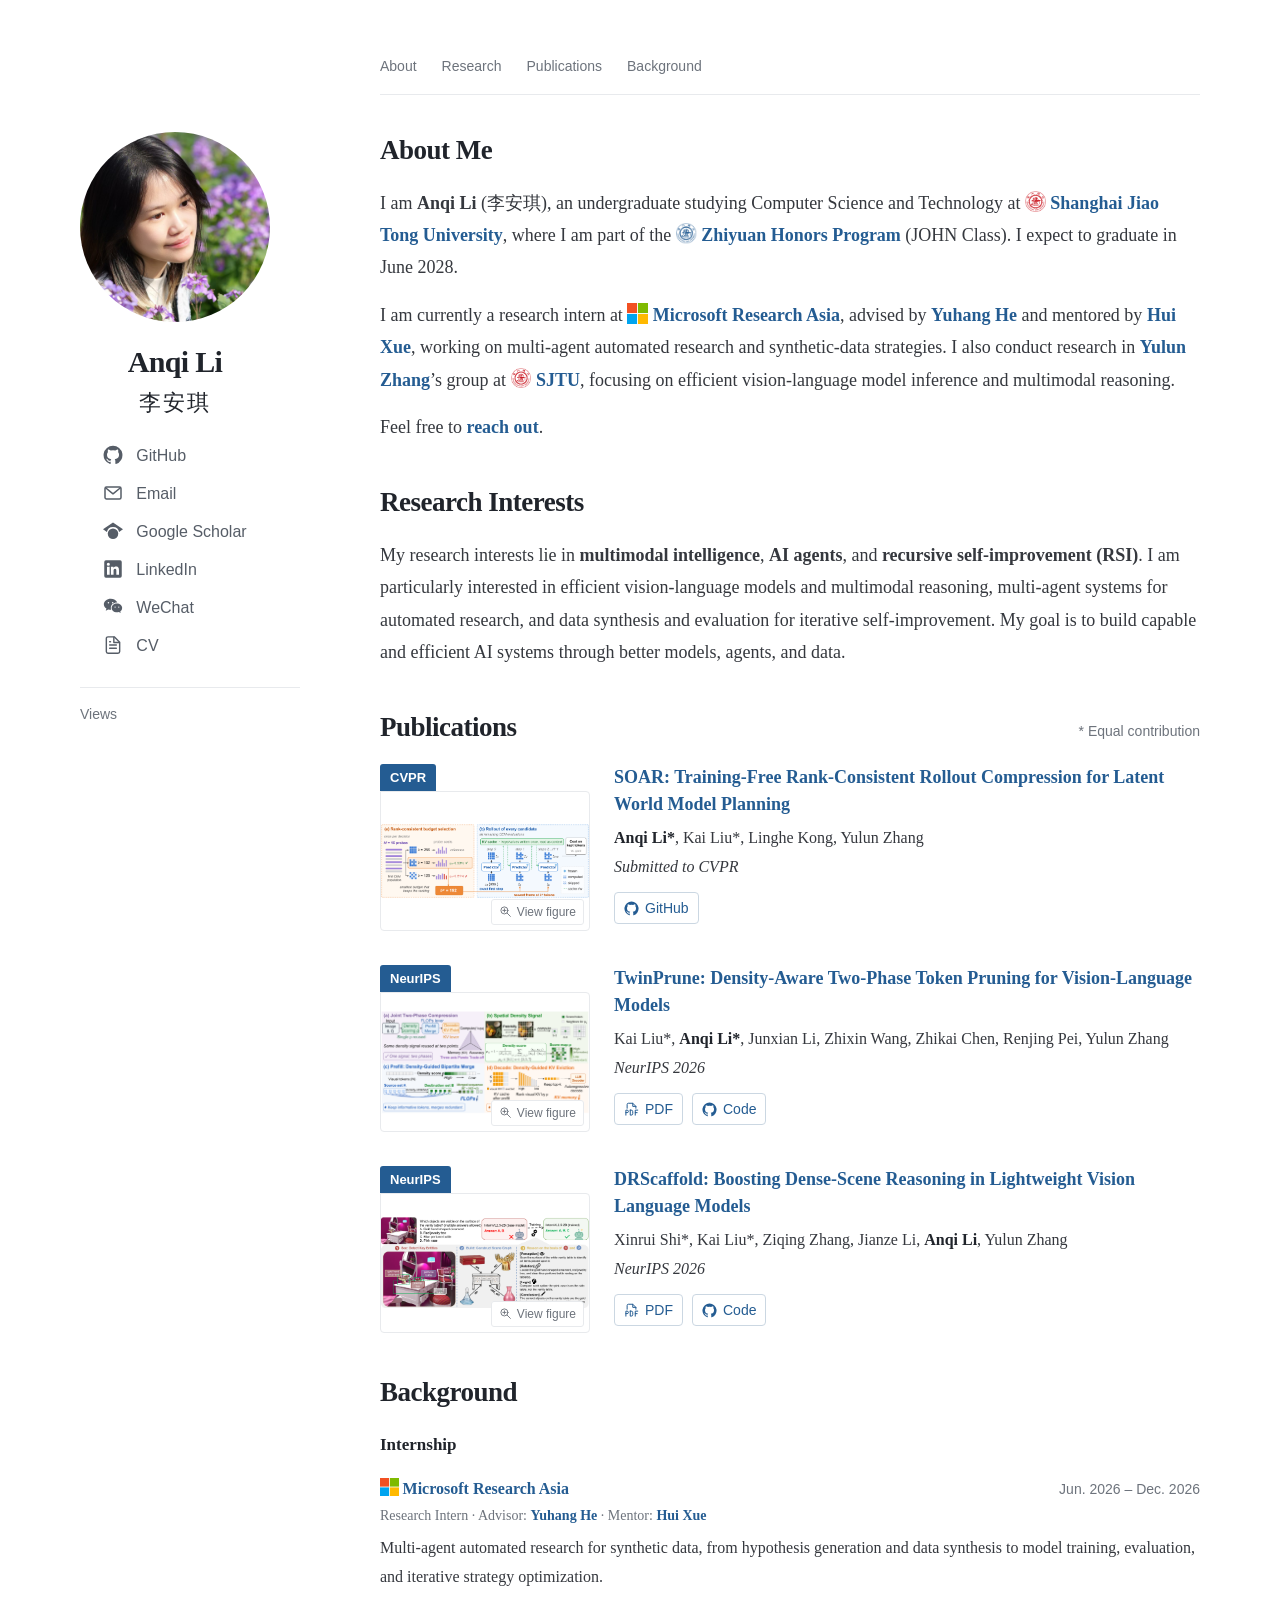
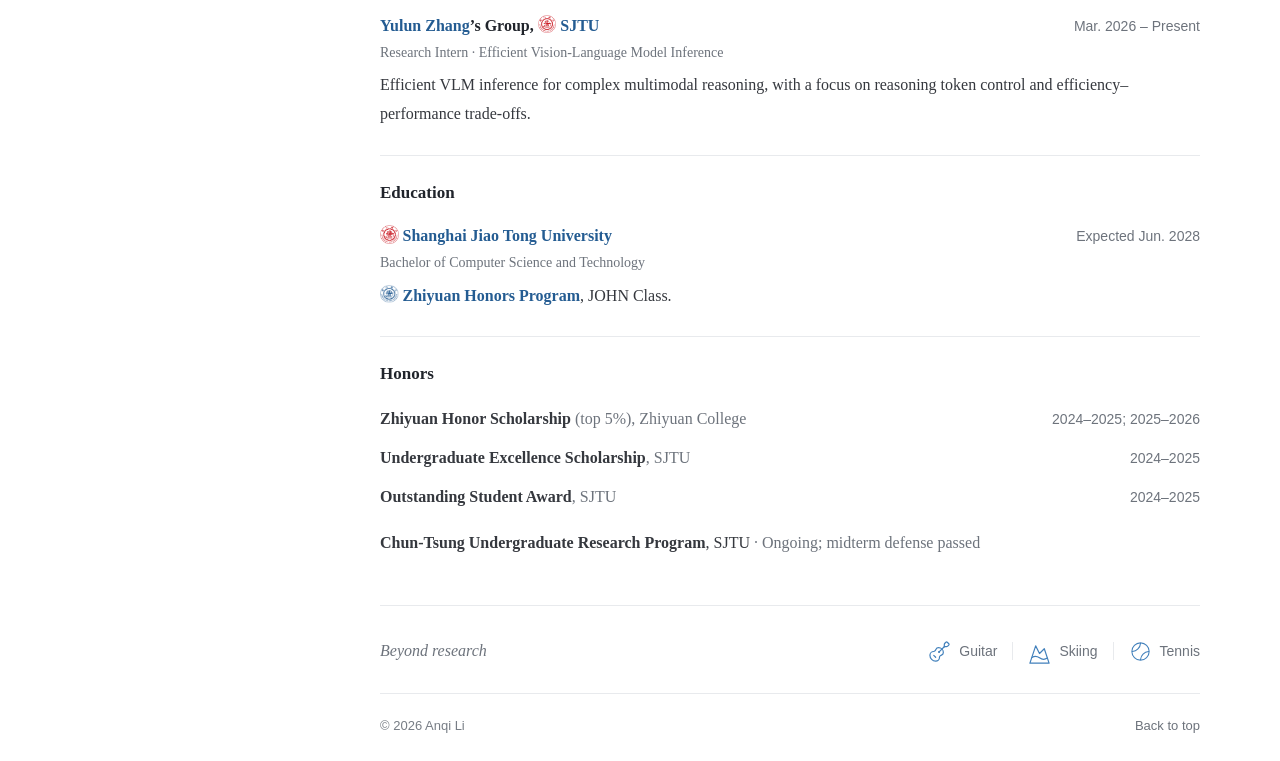
==== commit 2d2a4aea: "Add SOAR CVPR submission and update CV" ====
--- a/index.html
+++ b/index.html
@@ -67,7 +67,7 @@
         <a href="https://scholar.google.com/citations?user=a7ResPcAAAAJ&amp;hl=en" target="_blank" rel="noopener noreferrer"><svg aria-hidden="true"><use href="#icon-scholar"/></svg><span>Google Scholar</span></a>
         <a href="https://www.linkedin.com/in/anqi-li-826872384/" target="_blank" rel="noopener noreferrer"><svg aria-hidden="true"><use href="#icon-linkedin"/></svg><span>LinkedIn</span></a>
         <button type="button" class="wechat-copy" data-wechat="wikistarry" aria-label="Copy WeChat ID wikistarry"><svg aria-hidden="true"><use href="#icon-wechat"/></svg><span>WeChat</span></button>
-        <a href="assets/Anqi_Li_CV.pdf" target="_blank" rel="noopener"><svg aria-hidden="true"><use href="#icon-cv"/></svg><span>CV</span></a>
+        <a href="assets/Anqi_Li_CV.pdf?v=a7568289" target="_blank" rel="noopener"><svg aria-hidden="true"><use href="#icon-cv"/></svg><span>CV</span></a>
       </nav>
       </div>
       <section class="visitor-map" aria-label="Website views">
@@ -103,6 +103,23 @@
           <span class="contribution-note">* Equal contribution</span>
         </div>
         <ol class="publication-list">
+          <li class="publication">
+            <div class="publication-media">
+              <span class="conference-tag">CVPR</span>
+              <a class="figure-link" href="assets/publications/soar.png" data-figure="SOAR" target="_blank" rel="noopener" aria-label="Enlarge SOAR method figure">
+                <img src="assets/publications/soar.png" width="5132" height="1833" loading="lazy" alt="SOAR rank-consistent budget selection and cached rollout pipeline">
+                <span class="figure-hint"><svg aria-hidden="true"><use href="#icon-zoom"/></svg>View figure</span>
+              </a>
+            </div>
+            <div class="publication-body">
+              <h3><a href="https://github.com/starrywiki/SOAR" target="_blank" rel="noopener noreferrer">SOAR: Training-Free Rank-Consistent Rollout Compression for Latent World Model Planning</a></h3>
+              <p class="authors"><strong>Anqi Li*</strong>, Kai Liu*, Linghe Kong, Yulun Zhang</p>
+              <p class="venue">Submitted to CVPR</p>
+              <div class="paper-links" aria-label="SOAR resources">
+                <a href="https://github.com/starrywiki/SOAR" target="_blank" rel="noopener noreferrer"><svg aria-hidden="true"><use href="#icon-github"/></svg>GitHub</a>
+              </div>
+            </div>
+          </li>
           <li class="publication">
             <div class="publication-media">
               <span class="conference-tag">NeurIPS</span>
